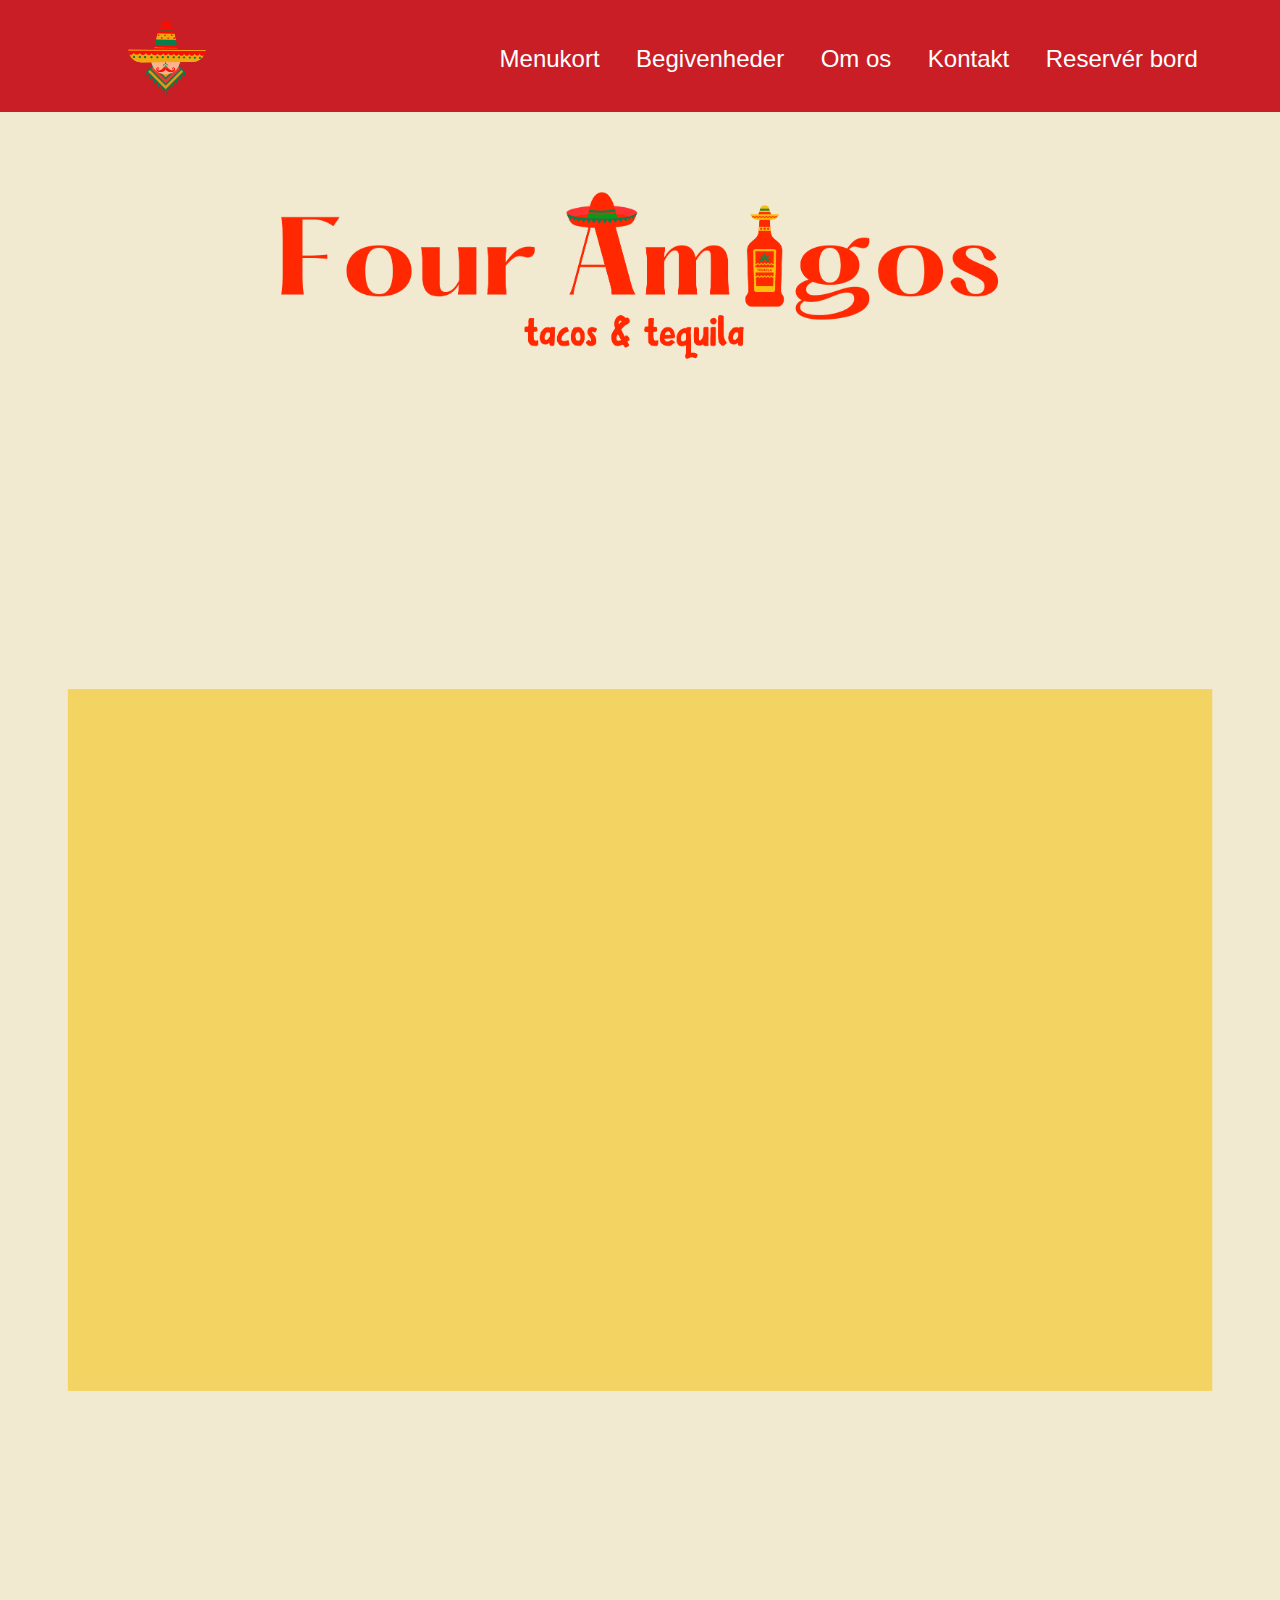
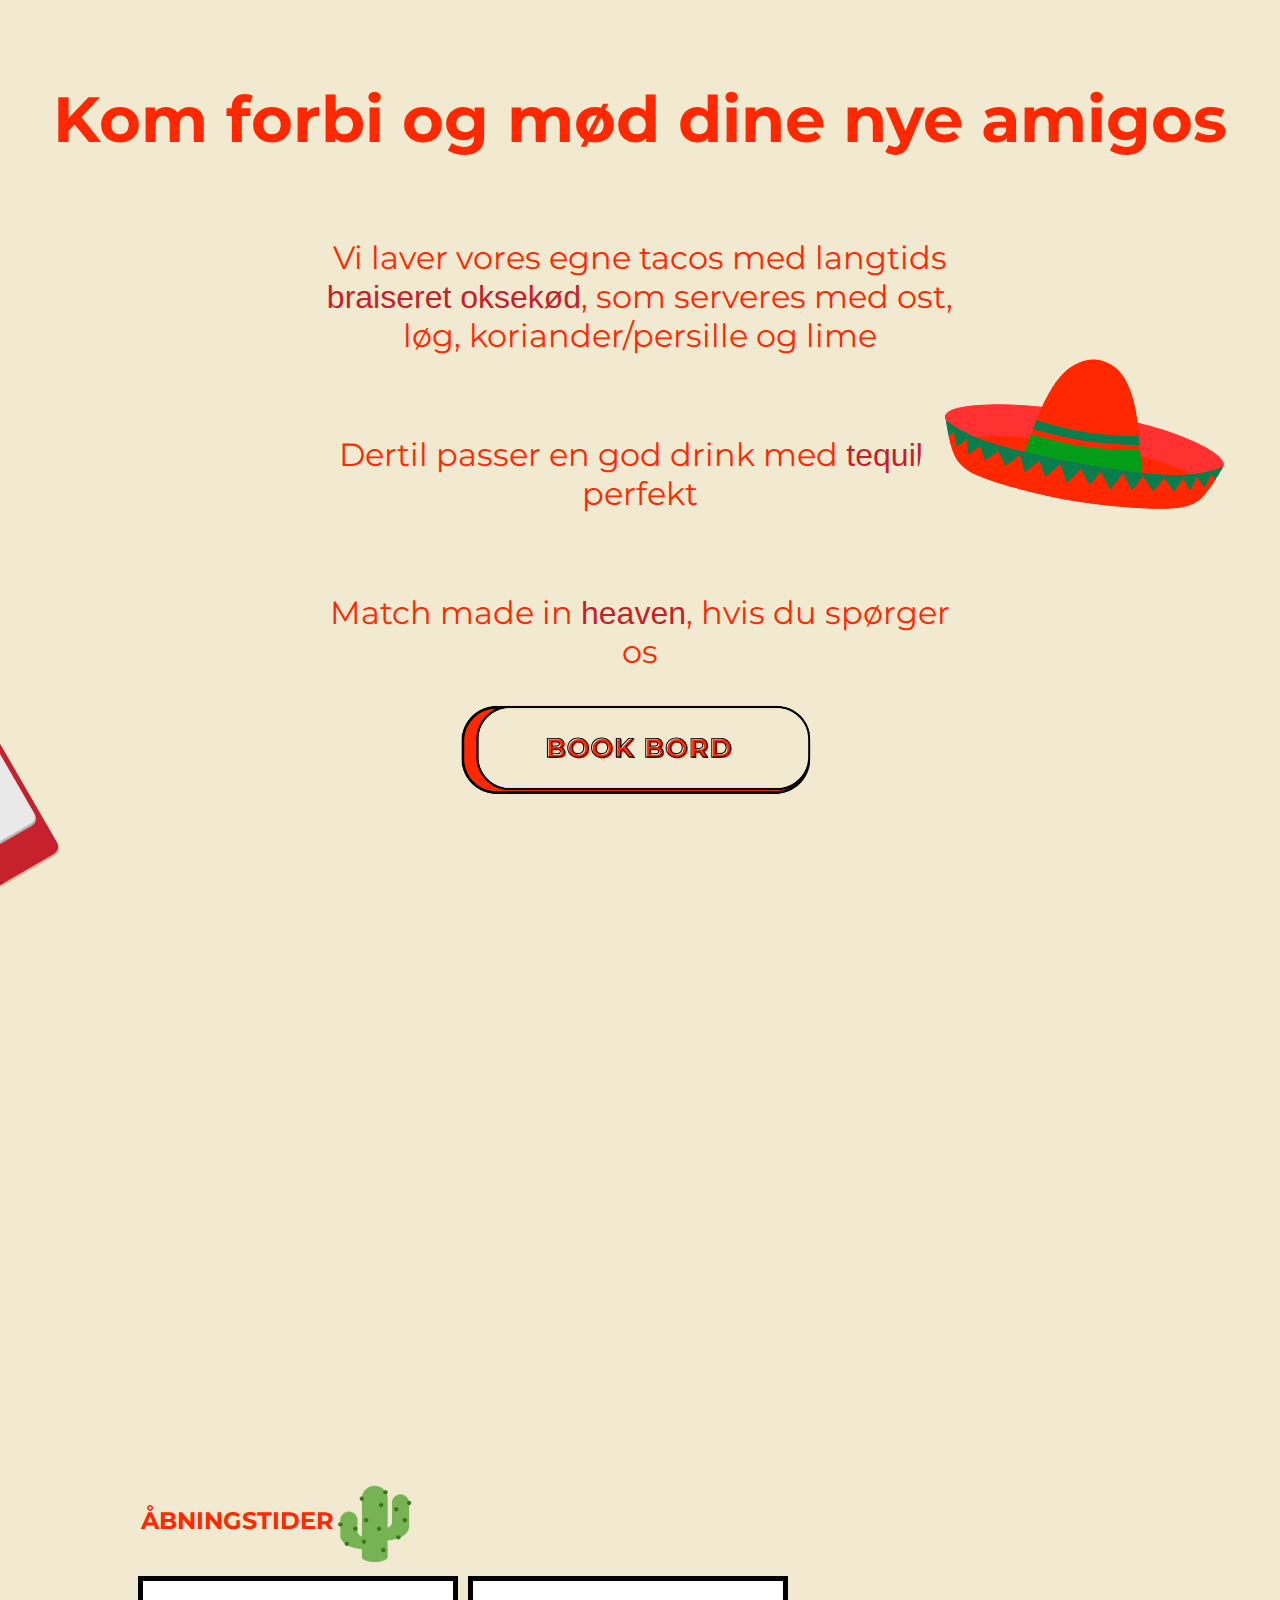
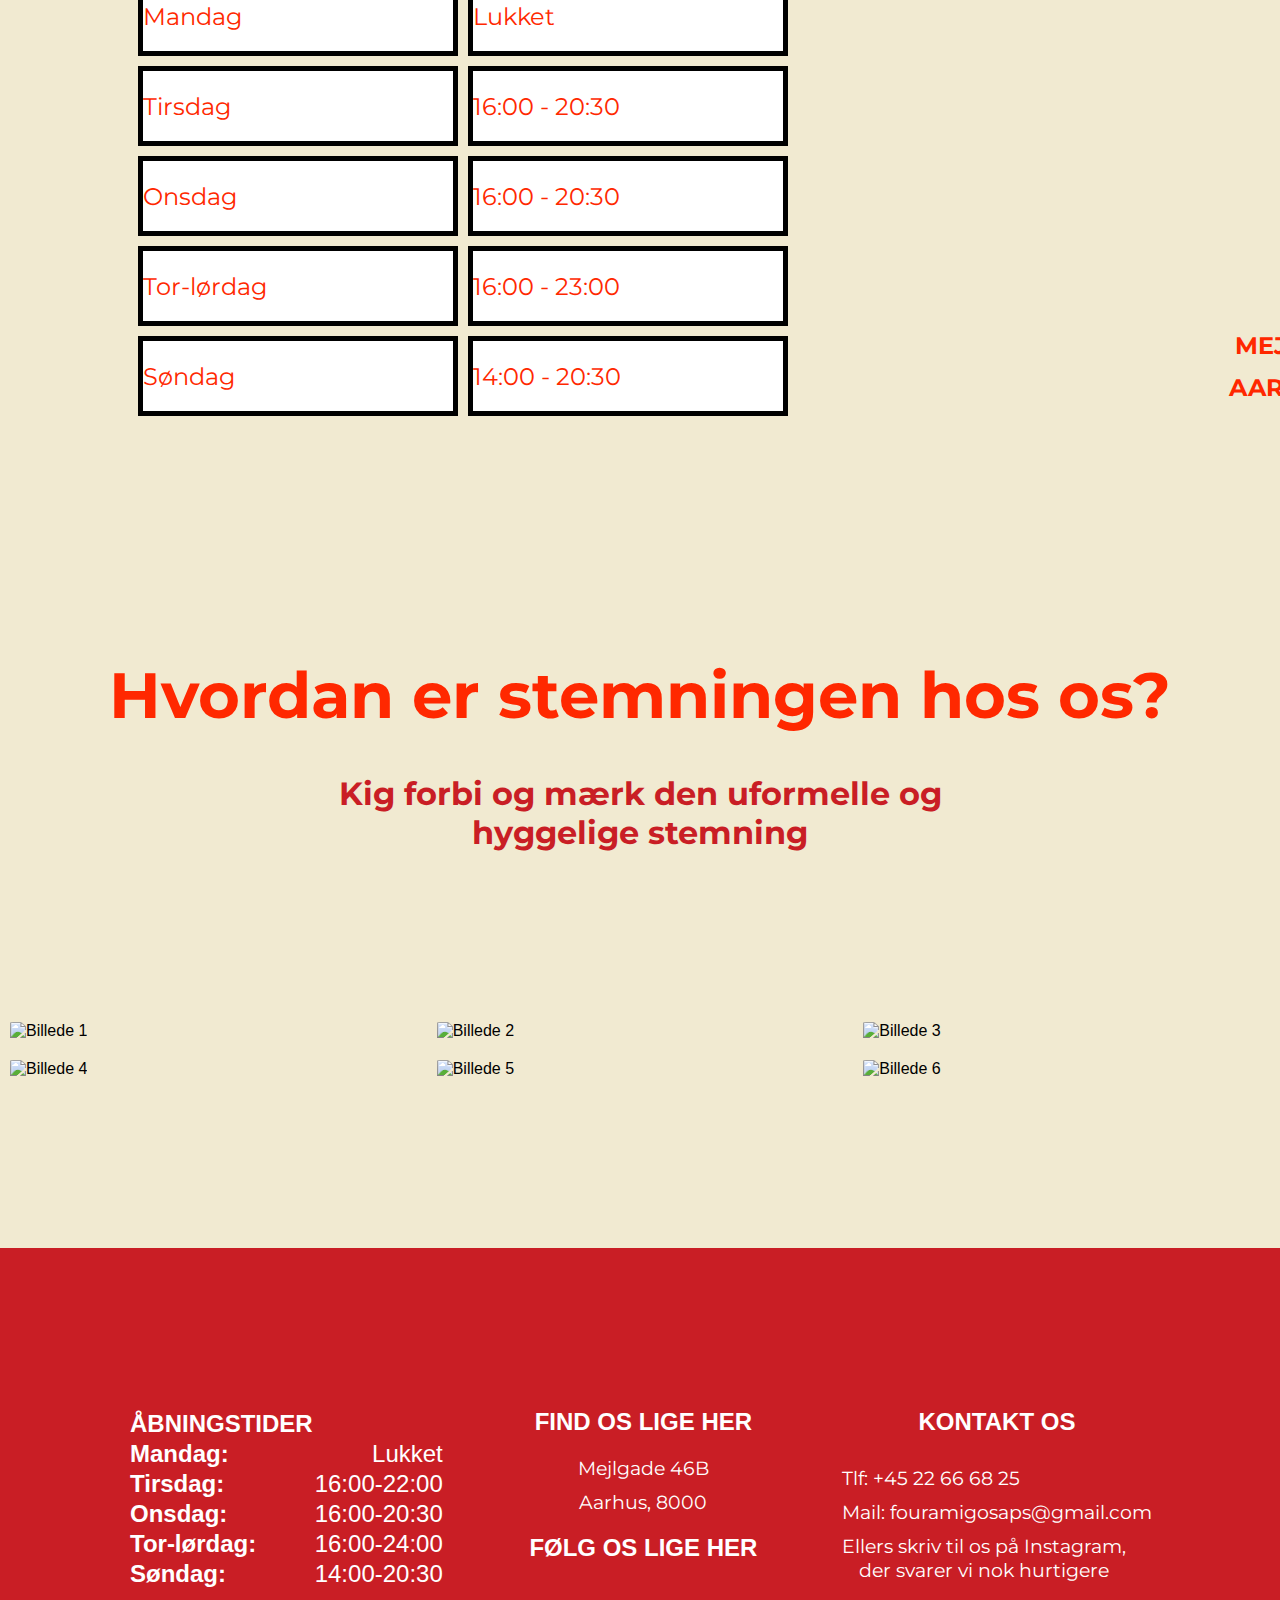
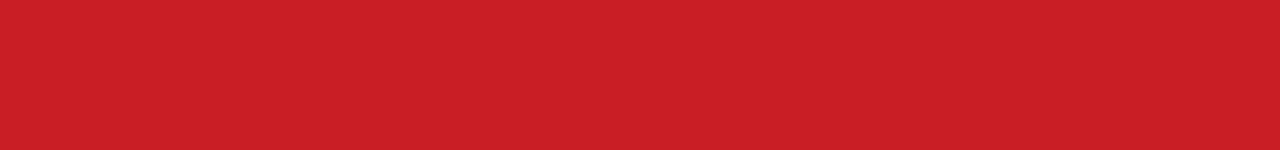
==== index.html @ 4866a675 "Forside mobil" ====
<!DOCTYPE html>
<html lang="dk">
<head>
    <meta charset="UTF-8">
    <meta name="viewport" content="width=device-width, initial-scale=1.0">
    <title>Kontakt</title>
    <link rel="preconnect" href="https://fonts.googleapis.com">
    <link rel="preconnect" href="https://fonts.gstatic.com" crossorigin>
    <link href="https://fonts.googleapis.com/css2?family=Montserrat:ital,wght@0,100..900;1,100..900&display=swap" rel="stylesheet">
    <link rel="stylesheet" href="https://cdnjs.cloudflare.com/ajax/libs/font-awesome/6.5.1/css/all.min.css" integrity="sha512-DTOQO9RWCH3ppGqcWaEA1BIZOC6xxalwEsw9c2QQeAIftl+Vegovlnee1c9QX4TctnWMn13TZye+giMm8e2LwA==" crossorigin="anonymous" referrerpolicy="no-referrer" />
    <link rel="stylesheet" href="css/style.css">
</head>
<body>
<header>
    <nav> 
        <a href="index.html" class="logo"><img src="img/elementer/logoamigo.webp" alt="logo"></a>
        <div class="menu">
            <ul>
                <li><a href="index.html">Hjem</a></li>
            <li><a href="menukort.html">Menukort</a></li>
            <li><a href="begivenheder.html">Begivenheder</a></li>
            <li><a href="omos.html">Om os</a></li>
            <li><a href="#kontakt">Kontakt</a></li>
            <li><a href="reservérbord.html">Reservér bord</a></li>
            </ul>
        </div>
        <div class="ham-menu">
            <span></span>
            <span></span>
            <span></span>
        </div>
        <ul class="navbar-punkter">
            <li><a href="menukort.html">Menukort</a></li>
            <li><a href="begivenheder.html">Begivenheder</a></li>
            <li><a href="omos.html">Om os</a></li>
            <li><a href="#kontakt">Kontakt</a></li>
            <li><a href="reservérbord.html">Reservér bord</a></li>
        </ul>
    </nav>
</header>

<aside>
    <img src="img/elementer/tekstlogo.webp" alt="logo-tekst" class="logo-tekst">
    <img src="img/elementer/forside.webp" alt="forside-illustration" class="forside-illustration">

    <div class="container">
        <h1>Kom forbi og mød dine nye amigos</h1>
        <p class="text-line">Vi laver vores egne tacos med langtids <span class="highlight">braiseret oksekød</span>, som serveres med ost, løg, koriander/persille og lime</p>
        <div class="image-text-container">
            <p class="text-line">Dertil passer en god drink med <span class="highlight">tequila</span> perfekt</p>
            <img src="img/elementer/mexihat.webp" alt="Billede" class="mexi-hat">
        </div>
        <p class="text-line">Match made in <span class="highlight">heaven</span>, hvis du spørger os</p>
        <div class="button-container">
          <img src="img/elementer/mexiflaske.webp" alt="Venstre billede" class="mexi-flaske">
          <a href="menukort.html">
            <img src="img/elementer/knapper/eatknap.png" alt="All you can eat knap" class="menukort-knap">
        </a>
        </div>
      </div>
</aside>

<main class="forside-main">
    <div class="overskrift-sektion">
        <h3>ÅBNINGSTIDER</h3>
        <img src="img/elementer/kaktus.webp" alt="Kaktus-illustration" class="kaktus">
      </div>
        <div class="container2">
        <div class="row">
            <div class="box">Mandag</div>
            <div class="box">Tirsdag</div>
            <div class="box">Onsdag</div>
            <div class="box">Tor-lørdag</div>
            <div class="box">Søndag</div>
        </div>
        <div class="row">
            <div class="box">Lukket</div>
            <div class="box">16:00 - 20:30</div>
            <div class="box">16:00 - 20:30</div>
            <div class="box">16:00 - 23:00</div>
            <div class="box">14:00 - 20:30</div>
        </div>
        <div class="maps-boks">
            <iframe src="https://www.google.com/maps/embed?pb=!1m18!1m12!1m3!1d2221.8685997456255!2d10.20831099489016!3d56.159376491602764!2m3!1f0!2f0!3f0!3m2!1i1024!2i768!4f13.1!3m3!1m2!1s0x464c3fa703ab61af%3A0xde8c7b068bd1b2fe!2sFour%20Amigos!5e0!3m2!1sda!2sdk!4v1716247786694!5m2!1sda!2sdk" width="450" height="337.5" style="border:0;" allowfullscreen="" loading="lazy" referrerpolicy="no-referrer-when-downgrade" class="maps-billede"></iframe>
            <h3>MEJLGADE 46B</h3>
            <h3>AARHUS C, 8000</h3>
        </div>
    </div>
</main>

    <div class="billede-overskrift">
        <h3>Hvordan er stemningen hos os?</h3>
        <h5>Kig forbi og mærk den uformelle og hyggelige stemning</h5>
    </div>
    <div class="billede-ramme">
        <div class="billede"><img src="img/elementer/Four amigos 2.0/billed1.webp" alt="Billede 1"></div>
        <div class="billede"><img src="img/elementer/Four amigos 2.0/billed2.webp" alt="Billede 2"></div>
        <div class="billede"><img src="img/elementer/Four amigos 2.0/billed3.webp" alt="Billede 3"></div>
    </div>
    <div class="billede-ramme2">
        <div class="billede"><img src="img/elementer/Four amigos 2.0/billed4.webp" alt="Billede 4"></div>
        <div class="billede"><img src="img/elementer/Four amigos 2.0/billed5.webp" alt="Billede 5"></div>
        <div class="billede"><img src="img/elementer/Four amigos 2.0/billed6.webp" alt="Billede 6"></div>
    </div>




<footer>
    <table class="åbningstider">
        <th><h4 class="overskrift">ÅBNINGSTIDER</h4></th>
        <tr><th>Mandag:</th> <td>Lukket</td></tr>
        <tr><th>Tirsdag:</th> <td>16:00-22:00</td></tr>
        <tr><th>Onsdag:</th> <td>16:00-20:30</td></tr>
        <tr><th>Tor-lørdag:</th> <td>16:00-24:00</td></tr>
        <tr><th>Søndag:</th> <td>14:00-20:30</td></tr>
    </table>
    <div class="find-os-boks">
        <h4>FIND OS LIGE HER</h4>
        <ul>
            <li>Mejlgade 46B</li>
            <li>Aarhus, 8000</li>
        </ul>
        <h4 class="sociale-medier-h4">FØLG OS LIGE HER</h4>
        <ul class="sociale-medier">
            <a href="#"><i class="fab fa-instagram"></i></a>
            <a href="#"><i class="fab fa-facebook"></i></a>
            <a href="#"><i class="fab fa-tiktok"></i></a>
        </ul>
    </div>
    <div class="kontakt-boks">
        <h4>KONTAKT OS</h4>
        <ul class="kontakt">
            <li>Tlf: +45 22 66 68 25</li>
            <li>Mail: fouramigosaps@gmail.com</li>
            <li>Ellers skriv til os på Instagram,<br> der svarer vi nok hurtigere</li>
        </ul>
    </div>
</footer>
</body>
</html>
---- css/style.css ----
/* Grundregler i min css kode */
*{ 
    margin: 0;
    padding: 0;
    box-sizing: border-box;
    background-color: #f1ead1;
    font-family: sans-serif;
}

/* Styling af navbar */
/* Gør så navbaren kommer med ned på siden */
nav {
    position: fixed;
    top: 0;
    width: 100%;
    z-index: 1000;
    background-color: #c91e25;
    height: 7rem;
}
nav ul {
    display: flex;
    flex-direction: row;
    justify-content: flex-end;
    align-items: center;
    text-align: center;
    color: #ffffff;
    font-size: 1.5rem;
    padding-right: 5%;
    list-style-type: none;
    background-color: #c91e25;
}

/* Laver mellemrum mellem navpunkterne og sætter en effekt når man har sin mus på en af punkterne */
nav ul li {
    margin: 1.5%;
    margin-top: -2.5rem;
    cursor: pointer;
    background-color: #c91e25;
}

/* Fjerner streger under mine menupunkter, samt ændre farven på teksten */
nav ul li a {
    text-decoration: none;
    color: #ffffff;
    background-color: #c91e25;
}

/* Når man hover over navpunkterne bliver de større */ 
nav ul li:hover {
    transform: scale(1.2);
}

/* Fjerner streg under mit logo */
nav a {
    text-decoration: none;
}

/* Sætter billedet relativt så jeg kan rykke det på linje med min navbar */
nav a img {
    position: relative;
    top: 20px;
    margin-left: 10%;
    background-color: #c91e25;
    height: 5rem;
}

a.logo {
    background-color: #c91e25;
}

/* Gør så hamburger menuen ikke er synlig */
.ham-menu {
    display: none;
}

/* Gør så mine punkter i hamburgermenuen ikke er synlige */
.menu {
    display: none;
}

/* Menukort styling begynder her */ 
/* Main */
figure {
    display: flex;
    justify-content: center;
    align-items: center;
    text-align: center;
    padding-top: 10rem;
}

figure img {
    height: 15rem;
}

main {
    padding-bottom: 15rem;
}

main h3 {
    color: #ff2800;
    font-weight: bold;
    display: flex;
    align-items: center;
    text-align: center;
    justify-content: center;
    font-size: 1.5rem;  
    margin-top: 5rem;  
    font-family: "Montserrat", sans-serif;
}

main ul {
    display: flex;
    flex-direction: column;
    align-items: stretch;
    justify-content: center;
    text-align: center;
    list-style-type: none;
    color: #ff2800;
    margin-top: 1.25rem;
    font-size: 1.2rem;
    font-family: "Montserrat", sans-serif;
}

main ul li {
    margin-top: 1.25rem;
}

main h4 {
    color: #ff2800;
    display: flex;
    align-items: center;
    text-align: center;
    justify-content: center;
    font-size: 1.2rem;  
    width: 24%;
    margin-left: 38%;
    margin-right: 38%;
    margin-top: 2rem;
    font-family: "Montserrat", sans-serif;
    font-weight: normal;
}

li {
    font-family: "Montserrat", sans-serif;
}

.taco-hat {
    margin-top: -5rem;
}
.taco-hat img {
    height: 10rem;
}


/* Styling af begivenhed */ 

section {
    display: flex;
    flex-direction: column;
    justify-content: center;
    align-items: center;
    text-align: center;
    padding-top: 10rem;
}

.events-boks {
    display: flex;
    flex-direction: column;
}
section img {
    height: 15rem;
}

section figure img {
    height: auto;
    width: 100%;
}

.taco-tuesday {
    padding-top: 20rem;
}

.all-you-can-eat {
    padding-top: 20rem;
    padding-bottom: 10rem;
}

section h4 {
    color: #ff2800;
    display: flex;
    align-items: center;
    text-align: center;
    justify-content: center;
    font-size: 1.2rem;  
    width: 34%;
    margin-left: 33%;
    margin-right: 33%;
    margin-top: -2rem;
    font-family: "Montserrat", sans-serif;
    font-weight: normal;
}

.sociale-medier-begivenheder {
    display: flex;
    flex-direction: row;
    justify-content: space-evenly;
}

.sociale-medier-begivenheder i {
    font-size: 2rem;
    cursor: pointer;
    background-color: #f1ead1;
    margin: 1rem;
    color: #c91e25;
}

.sociale-medier-begivenheder i:hover {
    transform: scale(1.5);
}

.sociale-medier-h4 {
    margin-top: 20px;
}

img.tequila-knap {
    display: flex;
    justify-content: center;
    align-items: center;
    text-align: center;
    transition: 0.3s ease;
    width: 25vw;
    margin-top: -8rem;
}

img.tequila-knap:hover {
    transform: scale(1.1)
}

img.taco-knap {
    display: flex;
    justify-content: center;
    align-items: center;
    text-align: center;
    transition: 0.3s ease;
    width: 25vw;
    margin-top: -8rem;
}

img.taco-knap:hover {
    transform: scale(1.1)
}

img.eat-knap {  
    display: flex;
    justify-content: center;
    align-items: center;
    text-align: center;
    transition: 0.3s ease;
    width: 25vw;
    margin-top: -18rem;
    margin-bottom: 20rem;
}

img.eat-knap:hover {
    transform: scale(1.1)
}

/* Styling af Om os */ 

.om-os-billeder {
    display: flex;
    flex-direction: column;
    justify-content: center;
    align-items: center;
    text-align: center;
}

img.om-os-billeder {
    margin-top: 20rem;
    height: 15rem;
}

.personerne {
    padding-top: 5rem;
    width: 100%;
    height: auto;
}

.boks1-container {
    display: flex;
    align-items: flex-start;
    margin-left: 20%;
    margin-right: 20%;
    padding-top: 20rem;
    padding-bottom: 5rem;
}

.benjamin-illustration {
    width: 20rem;
    margin-right: 30%;
}

.content-right {
    display: flex;
    flex-direction: column;
}

.boks1 {
    display: flex;
    align-items: center;
    gap: 1rem;
}

.boks1 img {
    width: 5rem;
}

.tekst-under {
    margin-top: 10px;
}

.boks1-container h3 {
        color: #ff2800;
        font-weight: bold;
        font-size: 1.5rem;  
        font-family: "Montserrat", sans-serif;
}

.boks1-container p {
        color: #ff2800;
        font-size: 1.2rem;  
        font-family: "Montserrat", sans-serif;
        font-weight: normal;
}

.boks2-container {
    display: flex;
    align-items: flex-start;
    margin-left: 20%;
    margin-right: 20%;
    padding-top: 10rem;
    padding-bottom: 5rem;
}

.nikolaj-illustration {
    width: 20rem;
}

.content-left {
    display: flex;
    flex-direction: column;
}

.boks2 {
    display: flex;
    align-items: center;
    gap: 1rem;
}

.boks2 img {
    width: 5rem;
}

.tekst-under2 {
    margin-top: 10px;
    max-width: 60%;
}

.boks2-container h3 {
        color: #ff2800;
        font-weight: bold;
        font-size: 1.5rem;  
        font-family: "Montserrat", sans-serif;
}

.boks2-container p {
        color: #ff2800;
        font-size: 1.2rem;  
        font-family: "Montserrat", sans-serif;
        font-weight: normal;
}

.boks3-container {
    display: flex;
    align-items: flex-start;
    margin-left: 20%;
    margin-right: 20%;
    padding-top: 10rem;
    padding-bottom: 5rem;
}

.william-illustration {
    width: 20rem;
    margin-right: 30%;
}

.content-right {
    display: flex;
    flex-direction: column;
}

.boks3 {
    display: flex;
    align-items: center;
    gap: 1rem;
}

.boks3 img {
    width: 5rem;
}

.tekst-under2 {
    margin-top: 10px;
}

.boks3-container h3 {
        color: #ff2800;
        font-weight: bold;
        font-size: 1.5rem;  
        font-family: "Montserrat", sans-serif;
}

.boks3-container p {
        color: #ff2800;
        font-size: 1.2rem;  
        font-family: "Montserrat", sans-serif;
        font-weight: normal;
}

/* Styling af Kontakt */
html {
    scroll-behavior: smooth;
}

/* Styling af Forside (index.html) */

aside{
    display: flex;
    flex-direction: column;
    justify-content: center;
    align-items: center;
    text-align: center;
    padding-top: 10rem;
    padding-bottom: 20rem;
}

img.logo-tekst {
    height: 15rem;
}

img.forside-illustration {
    max-width: 100%;
}

h1 {
    color: #ff2800;
    font-size: 4rem;  
    font-family: "Montserrat", sans-serif;
}

aside p {
    color: #ff2800;
    font-size: 2rem;  
    font-family: "Montserrat", sans-serif;
    margin-left: 25%;
    margin-right: 25%;
    padding-top: 5rem;
    max-width: 50%;
}

.image-text-container {
    display: flex;
    justify-content: center;
    align-items: center;
    text-align: center;
    
}

img.mexi-hat {
    height: 10rem;
    position: absolute;
    margin-left: 70%;
    transform: rotate(10deg);
}

.highlight {
    color: #c91e25;
}

.button.container {
    display: flex;
    flex-direction: row;
    justify-content: center;
    align-items: center;
    text-align: center;
}

img.mexi-flaske{
    height: 20rem;
    position: absolute;
    margin-left: -35rem;
    transform: rotate(-30deg);
    margin-top: -5rem;
}


img.menukort-knap {
    height: 10rem;
    transition: 0.3s ease;
}

img.menukort-knap:hover {
transform: scale(1.1)
}

.overskrift-sektion {
    padding-top: 20rem;
    display: flex;
    justify-content: flex-start;
    align-items: center;
    text-align: center;
    margin-left: 11%;
}

.overskrift-sektion h3 {
    margin-right: 50px;
}

img.kaktus {
    width: 5rem;
}

.container2 {
    display: flex;
    flex-direction: row;
    justify-content: flex-start;
    margin-left: 10%;
}

.box {
    background-color: white;
    border: 5px solid #000;
    height: 5rem;
    width: 20rem;
    margin-top: 10px;
    margin-left: 10px;
    display: flex;
    justify-content: flex-start;
    align-items: center;
    text-align: center;
    color: #ff2800;
    font-size: 1.5rem;  
    font-family: "Montserrat", sans-serif;
}

.forside-main h3 {
    margin: 0;
}

.maps-boks {
    display: flex;
    flex-direction: column;
    justify-content: space-evenly;
    margin-right: 10%;
    margin-left: 20rem;
}

.billede-ramme {
    display: grid;
    grid-template-columns: repeat(3, 1fr);
  }
  
  .billede {
    padding: 10px;
  }
  
  .billede img {
    width: 100%; /* Gør billederne fylder deres container */
    height: auto; /* Bevar billedernes aspektratio */
    border-radius: 5%;
  }

  .billede-ramme2 {
    display: grid;
    grid-template-columns: repeat(3, 1fr);
    padding-bottom: 10rem;
  }

  .billede-overskrift {
    display: flex;
    flex-direction: column;
    justify-content: center;
    align-items: center;
    text-align: center;
  }
    .billede-overskrift h3 {
    color: #ff2800;
    font-size: 4rem;  
    font-family: "Montserrat", sans-serif;
}

    .billede-overskrift h5 {
    color: #c91e25;
    font-size: 2rem;  
    font-family: "Montserrat", sans-serif;
    margin-left: 25%;
    margin-right: 25%;
    padding-top: 2.5rem;
    padding-bottom: 10rem;
    max-width: 50%;
}
  




/* Styling af footer */ 
footer {
    background-color: #c91e25;
    display: flex;
    flex-direction: row;
    justify-content: space-between;
    align-items: top;
    text-align: center;
    color: #ffffff;
    font-family: "Montserrat", sans-serif;
    padding-top: 10rem;
    padding-bottom: 10rem;
}

footer h4 {
    font-size: 1.5rem;
    background-color: #c91e25;
}

footer ul {
    font-size: 1.2rem;
    margin-top: 20px;
    background-color: #c91e25;
}

footer ul li {
    margin-top: 10px;
    list-style-type: none;
    background-color: #c91e25;
}

.sociale-medier {
    display: flex;
    flex-direction: row;
    justify-content: space-evenly;
}

.sociale-medier i {
    font-size: 2rem;
    cursor: pointer;
    background-color: #c91e25;
    color: #ffffff;
}

.sociale-medier i:hover {
    transform: scale(1.5);
}

.sociale-medier-h4 {
    margin-top: 20px;
}

.kontakt {
    display: flex;
    flex-direction: column;
    align-items: start;
}

.åbningstider table {
    display: flex;
    justify-content: center;
    align-items: center;
    flex-direction: column;
    width: 50%;
}


.åbningstider th {
    text-align: left;
    font-size: 1.5rem;
    background-color: #c91e25;
}

.åbningstider td {
    text-align: right;
    font-size: 1.5rem;
    background-color: #c91e25;
}

table.åbningstider {
    background-color: #c91e25;
    margin-left: 10%;
}

div.kontakt-boks {
    background-color: #c91e25;
    margin-right: 10%;
}

div.find-os-boks {
    background-color: #c91e25;
}


/* Breakpoint for skærmstørrelse. Som har målene 395px til 1024px */ 
/* Dermed gælder disse ændringer kun indenfor målene 395px til 1024px */ 
@media screen and (min-width: 395px) and (max-width: 1024px) {
    /* Styling af navbar */ 

    /* Gør så mine oprindelig navbar punkter forsvinder */
    .navbar-punkter {
        display: none;
    }

    /* Gør min hamburger menu synlig i mindre skærmstørrelse */
    .ham-menu {
        display: block;
    }
    
    /* Får mine andre navbar punkter frem */
    .menu {
        display: block;
    }

    /* Sætter punkterne i min hamburger menu til display flex */
    nav ul {
        display: flex;
        flex-direction: column;
        justify-content: center;
        align-items: center;
        text-align: center;
        margin-top: 100px;
    }

    /* Styling af punkterne i min navbar */
    nav ul li {
        background-color: #f1ead1;
        margin-top: 30px;
        color: #c91e25;
    }

    /* Styling af boksen der kommer ind */ 
    .menu {
        background-color: #c91e25;
        height: 100vh;
        width: 100%;
        max-width: 1024px;
        position: fixed;
        right: -1024px;
        font-size: 3rem;
        transition: .3s ease;
    }
    
    .menu.active {
        right: 0;
    }
    
    /* Styling af stregerne i min hamburger-menu */
    .ham-menu {
        height: 3rem;
        width: 3rem;
        margin-left: 85%;
        position: relative;
        background-color: #c91e25;
        margin-top: -3rem;
    }
    

    .ham-menu span {
        height: 5px;
        width: 100%;
        background-color: #ffffff;
        border-radius: 25px;
        position: absolute;
        top: 50%;
        left: 50%;
        transform: translate(-50%, -50%);
        transition: .3s ease;
    }
    
    /* Styling af min øverste streg */
    .ham-menu span:nth-child(1) {
        top: 25%;
    }
    /* Styling af nederste streg */
    .ham-menu span:nth-child(3) {
        top: 75%;
    }
    
    /* Sætter effekt på min øverste så den roterer når der bliver klikket på burgermenuen */
    .ham-menu.active span:nth-child(1) {
        top: 50%;
        transform: translate(-50%, -50%) rotate(45deg);
    }

    /* Fjerner min streg 2 når burgermenuen bliver klikket på */
    .ham-menu.active span:nth-child(2) {
        opacity: 0;
    }

    /* Sætter effekt på min øverste så den roterer når der bliver klikket på burgermenuen */
    .ham-menu.active span:nth-child(3) {
        top: 50%;
        transform: translate(-50%, -50%) rotate(-45deg);
    }

    /* Styling af main */ 

    main h4 {
        color: #ff2800;
        display: flex;
        align-items: center;
        text-align: center;
        justify-content: center;
        font-size: 1.2rem;  
        width: 85%;
        margin-left: 10%;
        margin-right: 10%;
        margin-top: 2rem;
    }

    /* Styling af begivenheder */ 
    img.tequila-knap {
        display: flex;
        justify-content: center;
        align-items: center;
        text-align: center;
        transition: 0.3s ease;
        width: 30vw;
        margin-top: -1.5rem
    }

    img.taco-knap {
        display: flex;
        justify-content: center;
        align-items: center;
        text-align: center;
        transition: 0.3s ease;
        width: 30vw;
        margin-top: -1.5rem;
    }

    img.eat-knap {  
        display: flex;
        justify-content: center;
        align-items: center;
        text-align: center;
        transition: 0.3s ease;
        width: 30vw;
        margin-top: -11.5rem;
        margin-bottom: 10rem;
    }


    /* Styling af Om os */
    .boks1-container {
        flex-direction: column;
        align-items: center;
    }

    .benjamin-illustration {
        margin-right: 0;
    }

    .content-right {
        align-items: center;
        text-align: center;
    }

    .boks1-container p {
        width: 100%;
    }

    .boks2-container {
        flex-direction: column-reverse;
        align-items: center;
    }

    .nikolaj-illustration {
        margin-right: 0;
    }

    .content-left {
        align-items: center;
        text-align: center;
    }

    .boks2-container p {
        width: 100%;
    }

    .tekst-under2 {
        max-width: 100%;
    }
    .boks3-container {
        flex-direction: column;
        align-items: center;
    }

    .william-illustration {
        margin-right: 0;
    }

    .content-right {
        align-items: center;
        text-align: center;
    }

    .boks3-container p {
        width: 100%;
    }

    /* Styling af Forside */ 


    .container2 {
        display: flex;
        flex-wrap: wrap;
        justify-content: center;
        max-width: 100%;
    }

    .row {
        width: 50%;
        padding: 10px;

    }

    .maps-boks {
        max-width: 100%;
        margin: 0;
    }

    /* Styling af footer */ 
    /* Sætter mine footer i flex direction column fremfor row. Så de bliver vidst nedad */
    footer {
        display: flex;
        flex-direction: column;
        justify-content: center;
        text-align: center;
        align-items: center;
        width: 100%;
    }

    footer ul {
        margin-top: 0.8rem;
    }

    footer ul li {
        margin-top: 0.8rem;
    }

    footer h4 {
        margin-top: 5rem;
    }

    .kontakt {
        justify-content: center;
        align-items: center;
        text-align: center;
    }
}

@media screen and (min-width: 425px) and (max-width: 768px) {
    section img {
        height: 6rem;
    }
}


@media screen and (min-width: 395px) and (max-width: 425px) {


    figure img {
        height: 10rem;
    }

    section img {
        height: 7rem;
    }

    section h4 {
        width: 85%;
        margin-left: 10%;
        margin-right: 10%;
    }

    /* Styling af om os */
    .om-os-overskrift {
        height: 8rem;
    }

    .benjamin-illustration {
        height: 15rem;
        width: auto;
    }

    .nikolaj-illustration {
        height: 15rem;
        width: auto;
    }

    .william-illustration {
        height: 15rem;
        width: auto;
    }

    /* Styling af forside */
    .logo-tekst {
        width: 100%;
    }

    .maps-billede {
        width: 20rem;
        height: 15rem;
        margin-right: 17.5rem;
        padding-top: 5rem;
    }

    aside h1 {
        font-size: 2rem;
    }

    aside p {
        font-size: 1.2rem;
    }

    img.mexi-hat {
        height: 2rem;
    }

    img.mexi-flaske {
        height: 5rem;
        margin-left: -5rem;
        margin-top: -1rem;
    }

    img.menukort-knap {
        height: 5rem;
    }

    .billede-overskrift h3 {
        font-size: 2rem;
    }

    .billede-overskrift h5 {
        font-size: 1.2rem;
    }

    .box {
        width: 150px;
    }
}
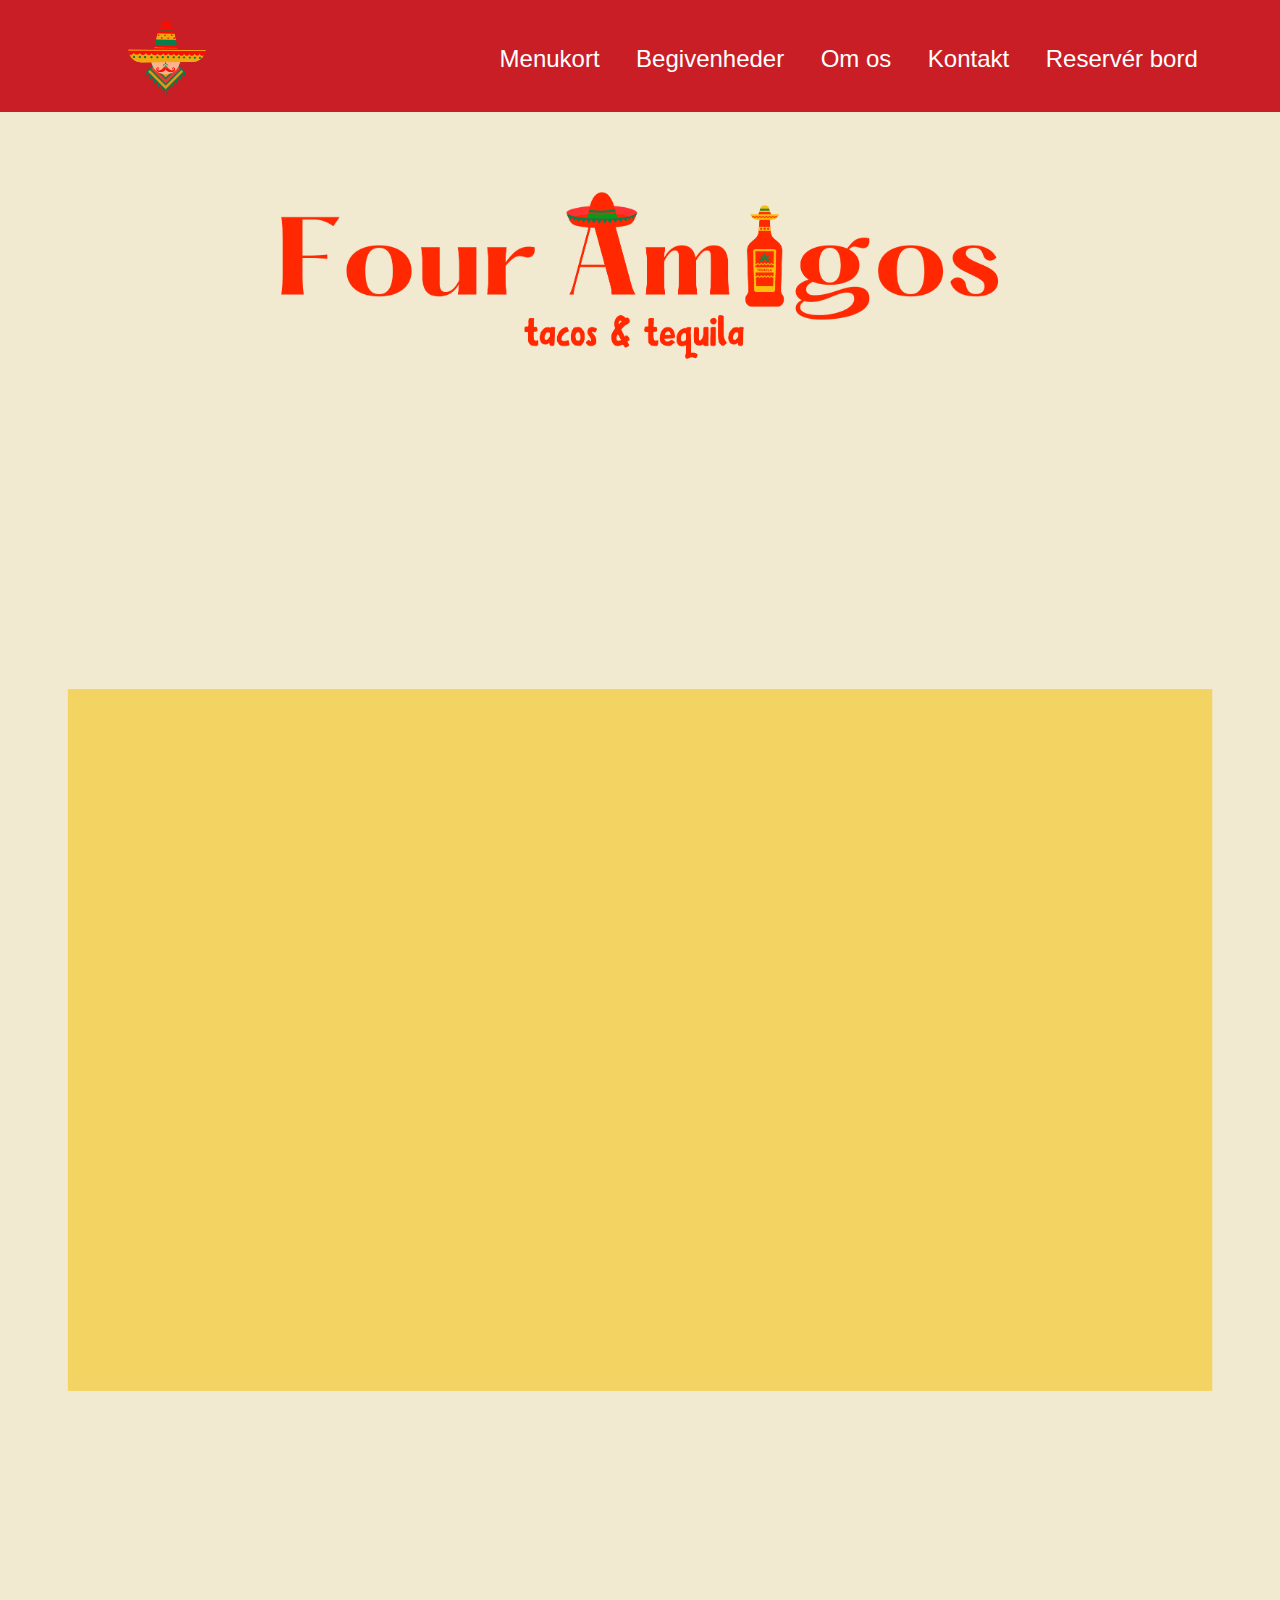
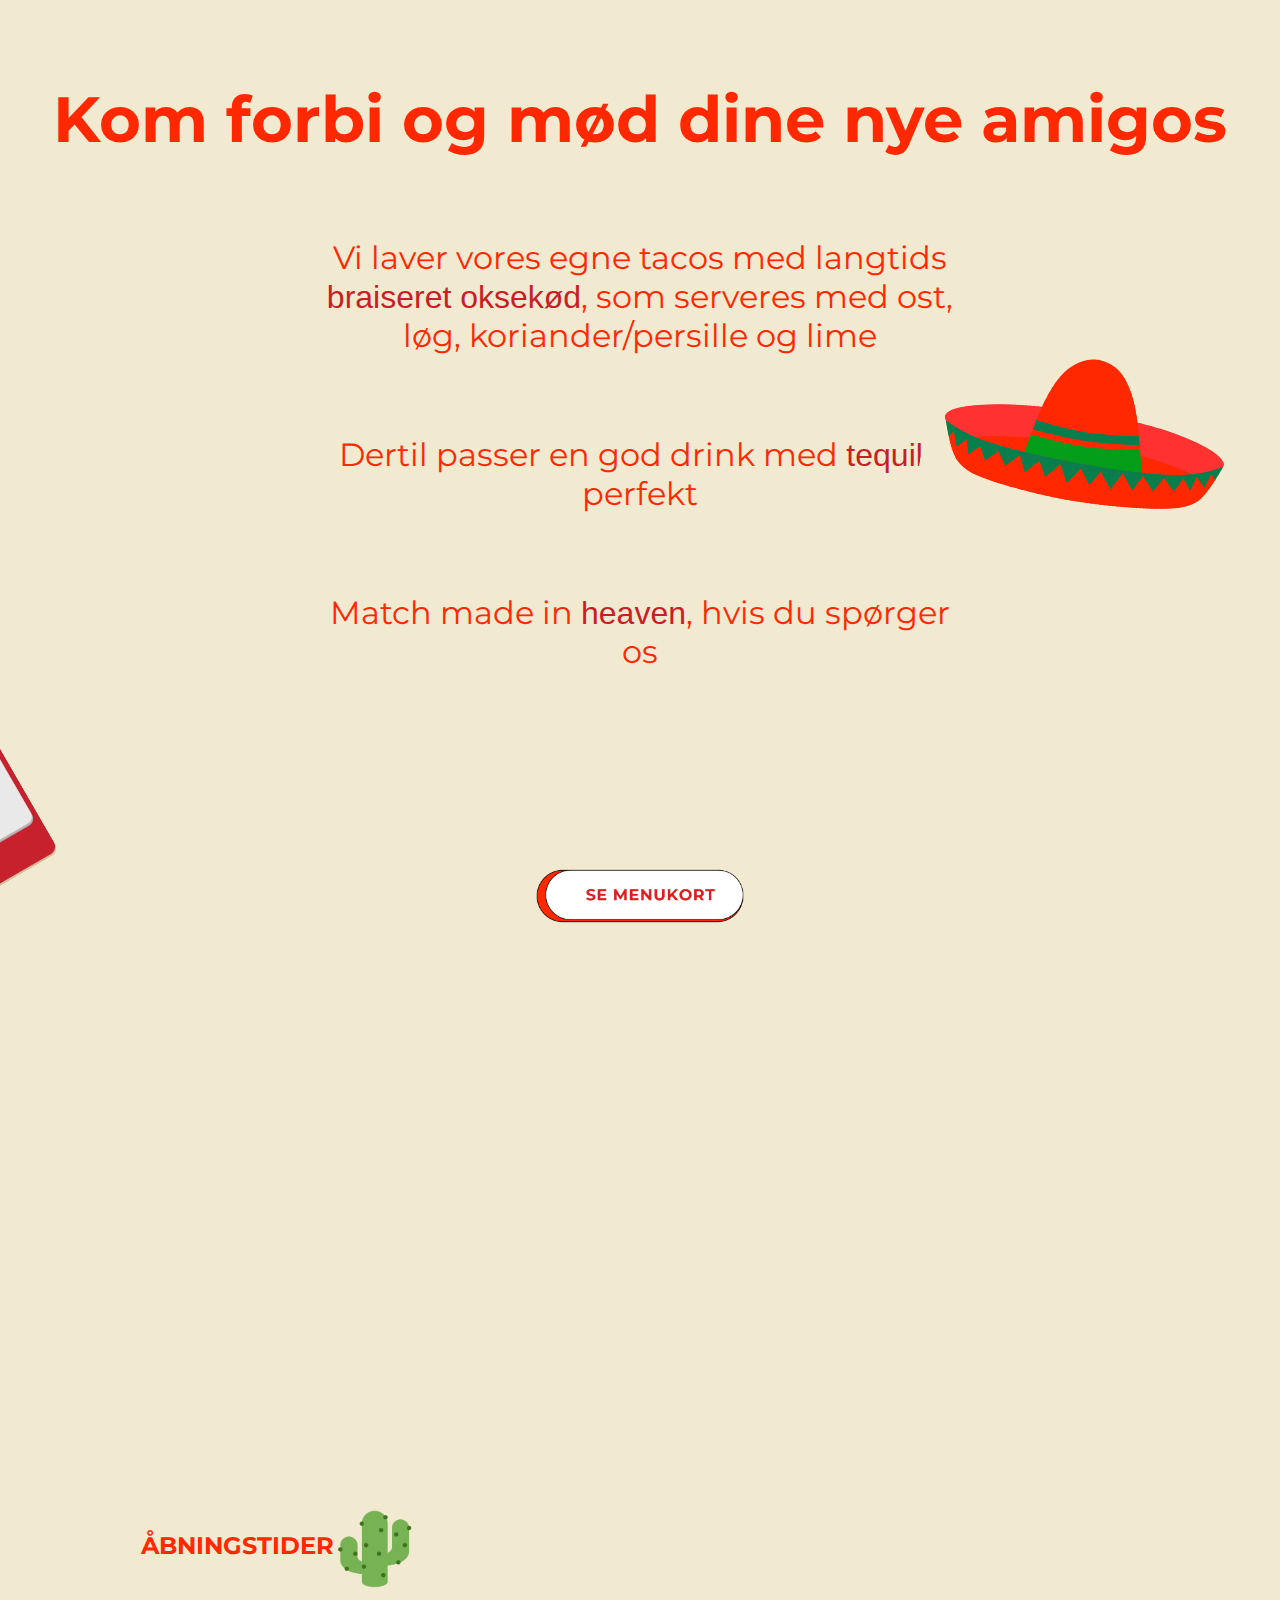
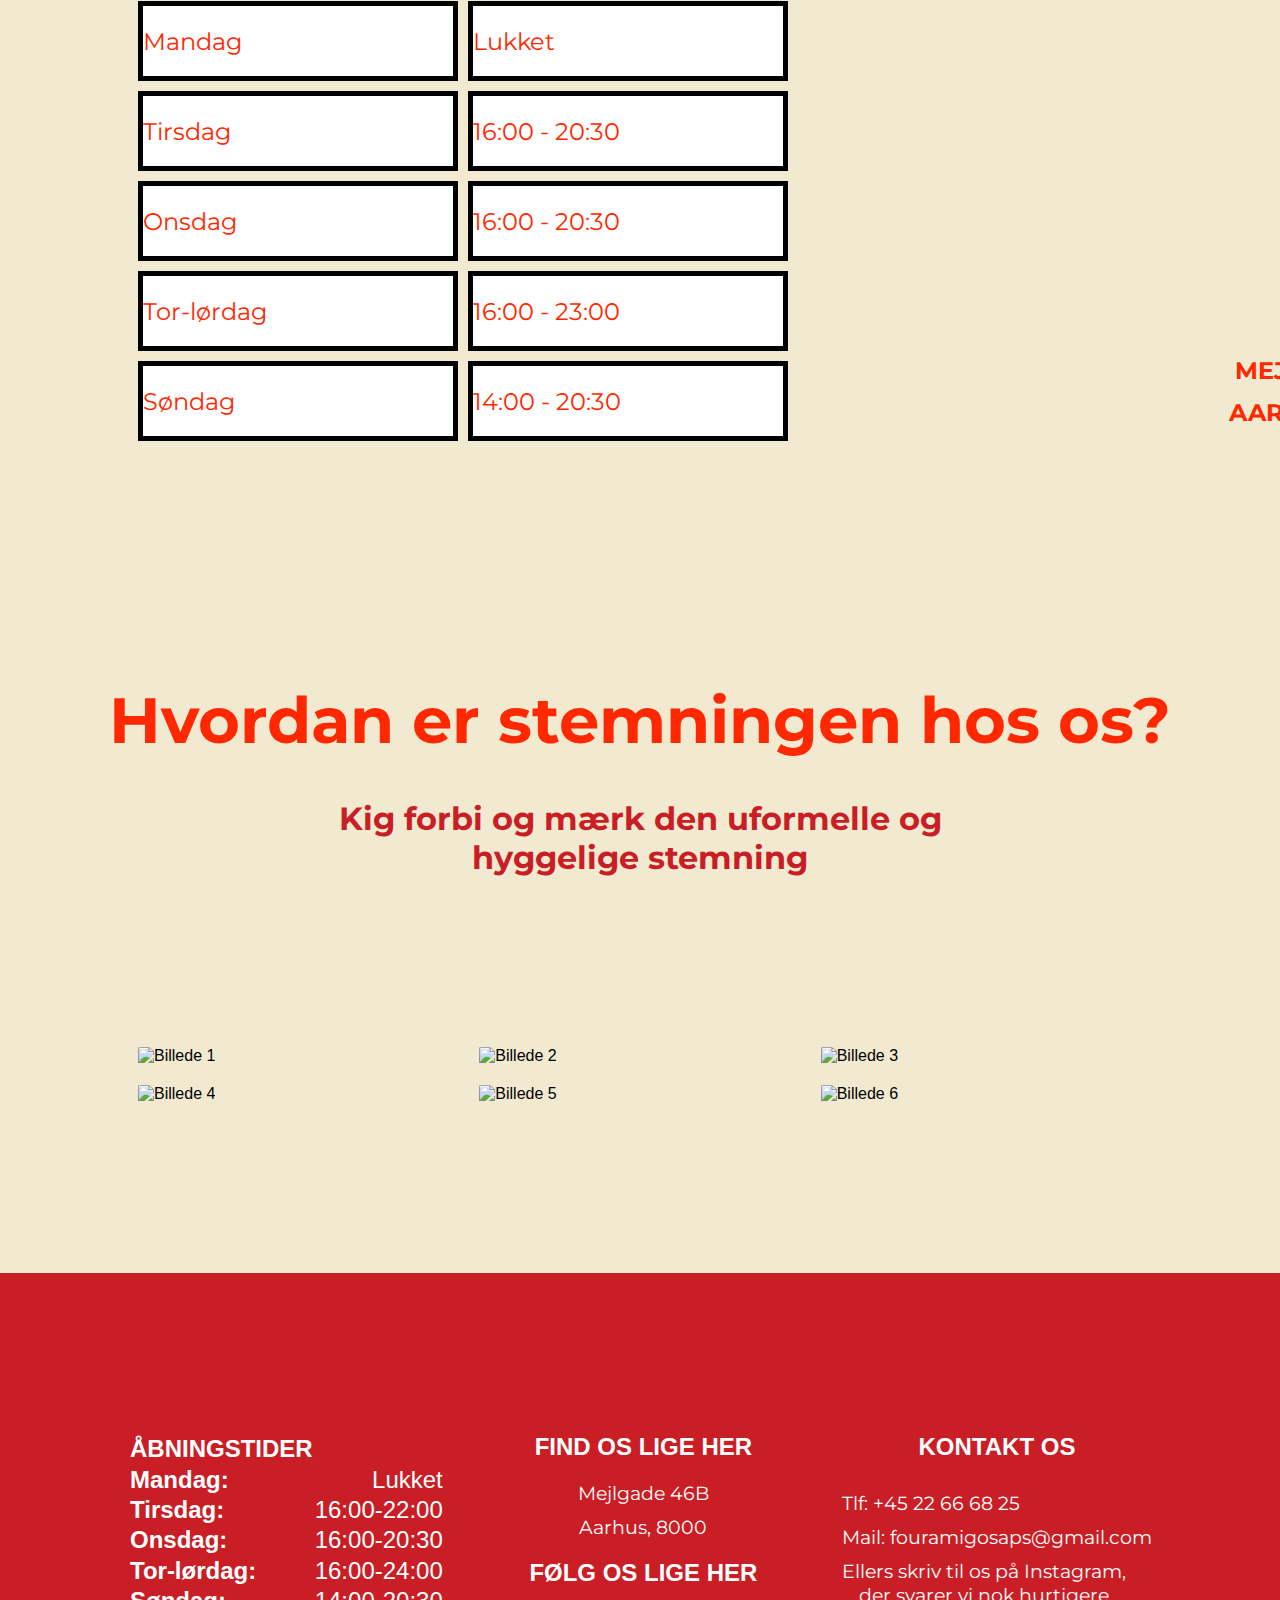
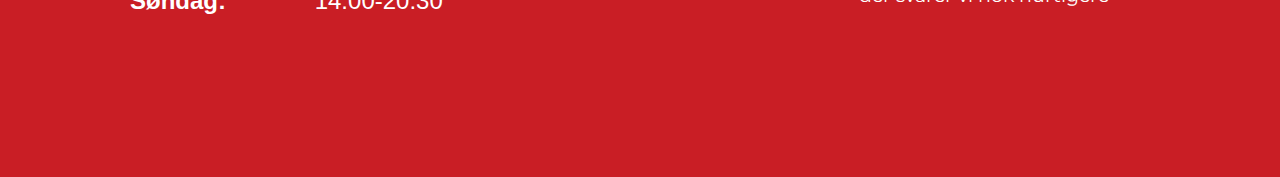
==== commit de231dd0: "Notater" ====
--- a/index.html
+++ b/index.html
@@ -1,5 +1,5 @@
 <!DOCTYPE html>
-<html lang="dk">
+<html lang="da">
 <head>
     <meta charset="UTF-8">
     <meta name="viewport" content="width=device-width, initial-scale=1.0">
@@ -54,7 +54,7 @@
         <div class="button-container">
           <img src="img/elementer/mexiflaske.webp" alt="Venstre billede" class="mexi-flaske">
           <a href="menukort.html">
-            <img src="img/elementer/knapper/eatknap.png" alt="All you can eat knap" class="menukort-knap">
+            <img src="img/knapper/menkort.webp" alt="All you can eat knap" class="menukort-knap">
         </a>
         </div>
       </div>
@@ -81,7 +81,7 @@
             <div class="box">14:00 - 20:30</div>
         </div>
         <div class="maps-boks">
-            <iframe src="https://www.google.com/maps/embed?pb=!1m18!1m12!1m3!1d2221.8685997456255!2d10.20831099489016!3d56.159376491602764!2m3!1f0!2f0!3f0!3m2!1i1024!2i768!4f13.1!3m3!1m2!1s0x464c3fa703ab61af%3A0xde8c7b068bd1b2fe!2sFour%20Amigos!5e0!3m2!1sda!2sdk!4v1716247786694!5m2!1sda!2sdk" width="450" height="337.5" style="border:0;" allowfullscreen="" loading="lazy" referrerpolicy="no-referrer-when-downgrade" class="maps-billede"></iframe>
+            <iframe src="https://www.google.com/maps/embed?pb=!1m18!1m12!1m3!1d2221.8685997456255!2d10.20831099489016!3d56.159376491602764!2m3!1f0!2f0!3f0!3m2!1i1024!2i768!4f13.1!3m3!1m2!1s0x464c3fa703ab61af%3A0xde8c7b068bd1b2fe!2sFour%20Amigos!5e0!3m2!1sda!2sdk!4v1716247786694!5m2!1sda!2sdk" width="450" height="337" style="border:0;" allowfullscreen="" loading="lazy" referrerpolicy="no-referrer-when-downgrade" class="maps-billede"></iframe>
             <h3>MEJLGADE 46B</h3>
             <h3>AARHUS C, 8000</h3>
         </div>
@@ -93,22 +93,23 @@
         <h5>Kig forbi og mærk den uformelle og hyggelige stemning</h5>
     </div>
     <div class="billede-ramme">
-        <div class="billede"><img src="img/elementer/Four amigos 2.0/billed1.webp" alt="Billede 1"></div>
-        <div class="billede"><img src="img/elementer/Four amigos 2.0/billed2.webp" alt="Billede 2"></div>
-        <div class="billede"><img src="img/elementer/Four amigos 2.0/billed3.webp" alt="Billede 3"></div>
+        <div class="billede"><img src="img/restaurant-billeder/billed1.webp" alt="Billede 1"></div>
+        <div class="billede"><img src="img/restaurant-billeder/billed2.webp" alt="Billede 2"></div>
+        <div class="billede"><img src="img/restaurant-billeder/billed3.webp" alt="Billede 3"></div>
     </div>
     <div class="billede-ramme2">
-        <div class="billede"><img src="img/elementer/Four amigos 2.0/billed4.webp" alt="Billede 4"></div>
-        <div class="billede"><img src="img/elementer/Four amigos 2.0/billed5.webp" alt="Billede 5"></div>
-        <div class="billede"><img src="img/elementer/Four amigos 2.0/billed6.webp" alt="Billede 6"></div>
+        <div class="billede"><img src="img/restaurant-billeder/billed4.webp" alt="Billede 4"></div>
+        <div class="billede"><img src="img/restaurant-billeder/billed5.webp" alt="Billede 5"></div>
+        <div class="billede"><img src="img/restaurant-billeder/billed6.webp" alt="Billede 6"></div>
     </div>
 
+    <script src="js/navbar.js"></script>
 
-
-
-<footer>
+<footer id="kontakt">
     <table class="åbningstider">
-        <th><h4 class="overskrift">ÅBNINGSTIDER</h4></th>
+        <tr>
+        <th class="overskrift">ÅBNINGSTIDER</th>
+        </tr>
         <tr><th>Mandag:</th> <td>Lukket</td></tr>
         <tr><th>Tirsdag:</th> <td>16:00-22:00</td></tr>
         <tr><th>Onsdag:</th> <td>16:00-20:30</td></tr>
@@ -123,9 +124,9 @@
         </ul>
         <h4 class="sociale-medier-h4">FØLG OS LIGE HER</h4>
         <ul class="sociale-medier">
-            <a href="#"><i class="fab fa-instagram"></i></a>
-            <a href="#"><i class="fab fa-facebook"></i></a>
-            <a href="#"><i class="fab fa-tiktok"></i></a>
+           <li><a href="#"><i class="fab fa-instagram"></i></a></li>
+            <li><a href="#"><i class="fab fa-facebook"></i></a></li>
+            <li><a href="#"><i class="fab fa-tiktok"></i></a></li>
         </ul>
     </div>
     <div class="kontakt-boks">
--- a/css/style.css
+++ b/css/style.css
@@ -17,6 +17,8 @@
     background-color: #c91e25;
     height: 7rem;
 }
+
+/* Sætter mine nav ul i display flex, samt row */ 
 nav ul {
     display: flex;
     flex-direction: row;
@@ -88,14 +90,17 @@
     padding-top: 10rem;
 }
 
+/* Ændre Menukort billede størrelse */ 
 figure img {
     height: 15rem;
 }
 
+/* Sætter padding-bottom så der kommer mellemrum mellem tingene */ 
 main {
     padding-bottom: 15rem;
 }
 
+/* Styler mine main h3, samt sætter dem i display flex */ 
 main h3 {
     color: #ff2800;
     font-weight: bold;
@@ -108,6 +113,7 @@
     font-family: "Montserrat", sans-serif;
 }
 
+/* Styler mine main ul, samt sætter dem i display flex */ 
 main ul {
     display: flex;
     flex-direction: column;
@@ -121,10 +127,13 @@
     font-family: "Montserrat", sans-serif;
 }
 
+/* Putter margin top så der kommer mellemrum mellem tekst */
 main ul li {
     margin-top: 1.25rem;
 }
 
+
+/* Styler mine main h4, samt sætter dem i display flex */ 
 main h4 {
     color: #ff2800;
     display: flex;
@@ -144,9 +153,12 @@
     font-family: "Montserrat", sans-serif;
 }
 
+/* Putter margin-top så den kommer tættere på teksten ovenover */
 .taco-hat {
     margin-top: -5rem;
 }
+
+/* Ændre størrelsen på taco hatten */
 .taco-hat img {
     height: 10rem;
 }
@@ -154,6 +166,7 @@
 
 /* Styling af begivenhed */ 
 
+/* Sætter min section i display flex */ 
 section {
     display: flex;
     flex-direction: column;
@@ -163,28 +176,35 @@
     padding-top: 10rem;
 }
 
+/* sætter evenboks i flex */
 .events-boks {
     display: flex;
     flex-direction: column;
 }
+
+/* Æmndre section img's størrelse */
 section img {
     height: 15rem;
 }
 
+/* Sætter bredden til at være 100% så den fylder helt ud til siden */
 section figure img {
     height: auto;
     width: 100%;
 }
 
+/* Sætter padding top, så der kommer afstand mellem elementerne */ 
 .taco-tuesday {
     padding-top: 20rem;
 }
 
+/* Samme som over */
 .all-you-can-eat {
     padding-top: 20rem;
     padding-bottom: 10rem;
 }
 
+/* Styler mine section h4, samt sætter dem i display flex */ 
 section h4 {
     color: #ff2800;
     display: flex;
@@ -200,12 +220,14 @@
     font-weight: normal;
 }
 
+/* Styler mine sociale medier ikoner, så de kommer i flex row direction */ 
 .sociale-medier-begivenheder {
     display: flex;
     flex-direction: row;
     justify-content: space-evenly;
 }
 
+/* Styler ikonerne, samt giver effekt når man holder over dem */
 .sociale-medier-begivenheder i {
     font-size: 2rem;
     cursor: pointer;
@@ -214,14 +236,17 @@
     color: #c91e25;
 }
 
+/* Gør så de bliver større når man holder over ikonerne */
 .sociale-medier-begivenheder i:hover {
     transform: scale(1.5);
 }
 
+/* Sætter margin-top så de får lidt afstand til teksten over */
 .sociale-medier-h4 {
     margin-top: 20px;
 }
 
+/* Sætter knappen i flexbox, samt tilføjer effekt når man holder over dem */
 img.tequila-knap {
     display: flex;
     justify-content: center;
@@ -232,10 +257,12 @@
     margin-top: -8rem;
 }
 
+/* Gør så knappen bliver større når man holder over den */
 img.tequila-knap:hover {
     transform: scale(1.1)
 }
 
+/* Samme som første knap */
 img.taco-knap {
     display: flex;
     justify-content: center;
@@ -246,10 +273,12 @@
     margin-top: -8rem;
 }
 
+/* Samme som første knap */
 img.taco-knap:hover {
     transform: scale(1.1)
 }
 
+/* Samme som første knap */
 img.eat-knap {  
     display: flex;
     justify-content: center;
@@ -261,12 +290,13 @@
     margin-bottom: 20rem;
 }
 
+/* Samme som første knap */
 img.eat-knap:hover {
     transform: scale(1.1)
 }
 
 /* Styling af Om os */ 
-
+/* Sætter om os billederne i flexbox */
 .om-os-billeder {
     display: flex;
     flex-direction: column;
@@ -275,17 +305,20 @@
     text-align: center;
 }
 
+/* Ændre størrelsen på billerne, samt sætter giver dem padding top, så de får mere afstand til elementerne over dem */
 img.om-os-billeder {
     margin-top: 20rem;
     height: 15rem;
 }
 
+/* Gør så billedet af personerne strækker sig til hele 100% af bredden. Samt giver padding top */
 .personerne {
     padding-top: 5rem;
     width: 100%;
     height: auto;
 }
 
+/* Sætter i flexbox, samt ændre margin og padding */
 .boks1-container {
     display: flex;
     align-items: flex-start;
@@ -295,30 +328,36 @@
     padding-bottom: 5rem;
 }
 
+/* Ændre størrelsen på illustrationen af manden */
 .benjamin-illustration {
     width: 20rem;
     margin-right: 30%;
 }
 
+/* Sætter teksten og det til højre i flexbox */
 .content-right {
     display: flex;
     flex-direction: column;
 }
 
+/* Sætter boks1 i flexbox */
 .boks1 {
     display: flex;
     align-items: center;
     gap: 1rem;
 }
 
+/* Ændre størrelsen på det lille billede */
 .boks1 img {
     width: 5rem;
 }
 
+/* Sætter afstand mellem teksten under og det over */
 .tekst-under {
     margin-top: 10px;
 }
 
+/* styling af boks1-container h3 */
 .boks1-container h3 {
         color: #ff2800;
         font-weight: bold;
@@ -326,6 +365,7 @@
         font-family: "Montserrat", sans-serif;
 }
 
+/* Styling af boks1-container p */
 .boks1-container p {
         color: #ff2800;
         font-size: 1.2rem;  
@@ -333,6 +373,7 @@
         font-weight: normal;
 }
 
+/* Samme som hele boksen ovenover */ 
 .boks2-container {
     display: flex;
     align-items: flex-start;
@@ -380,6 +421,7 @@
         font-weight: normal;
 }
 
+/* Boks 3 begynder her */ 
 .boks3-container {
     display: flex;
     align-items: flex-start;
@@ -428,12 +470,13 @@
 }
 
 /* Styling af Kontakt */
+/* Gør så scrool-effekten når man klikker på Kontakt er smooth */ 
 html {
     scroll-behavior: smooth;
 }
 
 /* Styling af Forside (index.html) */
-
+/* Sætter aside i flexbox, samt giver padding top og bottom */
 aside{
     display: flex;
     flex-direction: column;
@@ -441,23 +484,28 @@
     align-items: center;
     text-align: center;
     padding-top: 10rem;
-    padding-bottom: 20rem;
-}
-
+    padding-bottom: 10rem;
+}
+
+/* Ændre størrelsen på logo-tekst */
 img.logo-tekst {
     height: 15rem;
 }
 
+/* Gør så illustrationen på forsiden dækker hele skærmen i bredden */
 img.forside-illustration {
     max-width: 100%;
-}
-
+    padding: 0;
+}
+
+/* Styling af min h1 */
 h1 {
     color: #ff2800;
     font-size: 4rem;  
     font-family: "Montserrat", sans-serif;
 }
 
+/* Styling af min aside p */
 aside p {
     color: #ff2800;
     font-size: 2rem;  
@@ -468,14 +516,15 @@
     max-width: 50%;
 }
 
+/* Sætter min image-text-container i flexbox */
 .image-text-container {
     display: flex;
     justify-content: center;
     align-items: center;
     text-align: center;
-    
-}
-
+}
+
+/* Styling af mexi-hatten, samt sætter den til absolute så jeg kan rykke med den over de andre elementer uden det påvirker dem */
 img.mexi-hat {
     height: 10rem;
     position: absolute;
@@ -483,10 +532,12 @@
     transform: rotate(10deg);
 }
 
+/* Ændre farven */
 .highlight {
     color: #c91e25;
 }
 
+/* Sætter min button.container i flexbox */
 .button.container {
     display: flex;
     flex-direction: row;
@@ -495,6 +546,7 @@
     text-align: center;
 }
 
+/* Samme som mexi-hatten ovenover lidt oppe */
 img.mexi-flaske{
     height: 20rem;
     position: absolute;
@@ -503,33 +555,40 @@
     margin-top: -5rem;
 }
 
-
+/* Styling af knappen, samt sætter effekt når man holder over den */
 img.menukort-knap {
-    height: 10rem;
+    height: 25rem;
+    margin-top: 25px;
     transition: 0.3s ease;
 }
 
+/* Gør knappen større ved hover */
 img.menukort-knap:hover {
 transform: scale(1.1)
 }
 
+/* Sætter overskrift-sektion i flexbox */
 .overskrift-sektion {
-    padding-top: 20rem;
+    padding-top: 1rem;
     display: flex;
     justify-content: flex-start;
     align-items: center;
     text-align: center;
     margin-left: 11%;
-}
-
+    padding-top: 15rem;
+}
+
+/* Sætter margin-right så den ryger længere ud til højre på siden */
 .overskrift-sektion h3 {
     margin-right: 50px;
 }
 
+/* Ændre størrelsen på kaktussen */
 img.kaktus {
     width: 5rem;
 }
 
+/* Sætter container2 i flexbox */ 
 .container2 {
     display: flex;
     flex-direction: row;
@@ -537,6 +596,7 @@
     margin-left: 10%;
 }
 
+/* Styling af boksene under åbningstider, samt sætter dem i flexbox */
 .box {
     background-color: white;
     border: 5px solid #000;
@@ -553,10 +613,12 @@
     font-family: "Montserrat", sans-serif;
 }
 
+/* Fjerner margin fra forside-main h3 */
 .forside-main h3 {
     margin: 0;
 }
 
+/* Sætter maps-boks i flexbox */
 .maps-boks {
     display: flex;
     flex-direction: column;
@@ -565,27 +627,36 @@
     margin-left: 20rem;
 }
 
+/* Sætter billedsektionen i display grid så den viser 3 billeder og gør det 1 gang. Sætter margin left og right 10% så de ikke går helt ud til kanten */
 .billede-ramme {
     display: grid;
     grid-template-columns: repeat(3, 1fr);
+    margin-left: 10%;
+    margin-right: 10%;
   }
   
+  /* Laver mellemrum mellem billederne */ 
   .billede {
     padding: 10px;
   }
   
+  /* Gør så billederne fylder deres container helt ud, samt gør så de får lidt runde kanter */
   .billede img {
-    width: 100%; /* Gør billederne fylder deres container */
-    height: auto; /* Bevar billedernes aspektratio */
+    width: 100%;
+    height: auto;
     border-radius: 5%;
   }
 
+/* Samme som over */
   .billede-ramme2 {
     display: grid;
     grid-template-columns: repeat(3, 1fr);
     padding-bottom: 10rem;
+    margin-left: 10%;
+    margin-right: 10%;
   }
 
+  /* Styler teksten over billederne, samt sætter det i flexbox */
   .billede-overskrift {
     display: flex;
     flex-direction: column;
@@ -593,12 +664,15 @@
     align-items: center;
     text-align: center;
   }
+
+  /* Styler billeder-overskrift h3 */
     .billede-overskrift h3 {
     color: #ff2800;
     font-size: 4rem;  
     font-family: "Montserrat", sans-serif;
 }
 
+/* Styler billede-overskrift h5 */ 
     .billede-overskrift h5 {
     color: #c91e25;
     font-size: 2rem;  
@@ -609,18 +683,38 @@
     padding-bottom: 10rem;
     max-width: 50%;
 }
-  
-
-
-
+
+/* Styling af reservér bord siden */
+/* Sætter siden i flexbox */
+.error {
+    display: flex;
+    flex-direction: column;
+}
+
+/* Gør så billedet fylder 100% af bredden */
+.error404 {
+    width: 100%;
+    height: auto;
+}
+/* Samme som over + jeg tilføjer en effekt når man holder over knappen */
+.error404-knap {
+    width: 100%;
+    height: auto;
+    transition: 0.3s ease;
+}
+
+/* Gør så knappen bliver større ved hover */
+.error404-knap:hover {
+    transform: scale(1.1);
+}
 
 /* Styling af footer */ 
+/* Styling af footer, og sætter footer i flexbox */
 footer {
     background-color: #c91e25;
     display: flex;
     flex-direction: row;
     justify-content: space-between;
-    align-items: top;
     text-align: center;
     color: #ffffff;
     font-family: "Montserrat", sans-serif;
@@ -628,29 +722,34 @@
     padding-bottom: 10rem;
 }
 
+/* Styling af footer h4 */
 footer h4 {
     font-size: 1.5rem;
     background-color: #c91e25;
 }
 
+/* Styling af footer ul */
 footer ul {
     font-size: 1.2rem;
     margin-top: 20px;
     background-color: #c91e25;
 }
 
+/* Styling af footer ul li */
 footer ul li {
     margin-top: 10px;
     list-style-type: none;
     background-color: #c91e25;
 }
 
+/* Sætter sociale-medier ikoner i flex direction row, da de skal være vandrette og ikke lodrette som det andet */
 .sociale-medier {
     display: flex;
     flex-direction: row;
     justify-content: space-evenly;
 }
 
+/* Styler sociale medie ikonerne */
 .sociale-medier i {
     font-size: 2rem;
     cursor: pointer;
@@ -658,20 +757,24 @@
     color: #ffffff;
 }
 
+/* Sætter hover effekt på */ 
 .sociale-medier i:hover {
     transform: scale(1.5);
 }
 
+/* Sætter margin top så de får afstand til teksten over */ 
 .sociale-medier-h4 {
     margin-top: 20px;
 }
 
+/* Sætter kontakt i flexbox */ 
 .kontakt {
     display: flex;
     flex-direction: column;
     align-items: start;
 }
 
+/* Sætter åbningstider table i flexbox */
 .åbningstider table {
     display: flex;
     justify-content: center;
@@ -680,24 +783,27 @@
     width: 50%;
 }
 
-
+/* Styler teksten til venstre */
 .åbningstider th {
     text-align: left;
     font-size: 1.5rem;
     background-color: #c91e25;
 }
 
+/* Styler teksten til højre */
 .åbningstider td {
     text-align: right;
     font-size: 1.5rem;
     background-color: #c91e25;
 }
 
+/* Sætter margin left så den ikke går helt ud til kanten til venstre */ 
 table.åbningstider {
     background-color: #c91e25;
     margin-left: 10%;
 }
 
+/* Samme som over. bare modsat */
 div.kontakt-boks {
     background-color: #c91e25;
     margin-right: 10%;
@@ -712,7 +818,6 @@
 /* Dermed gælder disse ændringer kun indenfor målene 395px til 1024px */ 
 @media screen and (min-width: 395px) and (max-width: 1024px) {
     /* Styling af navbar */ 
-
     /* Gør så mine oprindelig navbar punkter forsvinder */
     .navbar-punkter {
         display: none;
@@ -771,7 +876,7 @@
         margin-top: -3rem;
     }
     
-
+    /* Styling af min burgermenu, samt sætter effekt når man trykker på den */
     .ham-menu span {
         height: 5px;
         width: 100%;
@@ -811,7 +916,7 @@
     }
 
     /* Styling af main */ 
-
+    /* Styling af min main h4 */
     main h4 {
         color: #ff2800;
         display: flex;
@@ -826,6 +931,7 @@
     }
 
     /* Styling af begivenheder */ 
+    /* Styling af tequila knappen */
     img.tequila-knap {
         display: flex;
         justify-content: center;
@@ -836,6 +942,7 @@
         margin-top: -1.5rem
     }
 
+    /* Styling af Taco knappen */
     img.taco-knap {
         display: flex;
         justify-content: center;
@@ -846,6 +953,7 @@
         margin-top: -1.5rem;
     }
 
+    /* Styling af all you can eat knap */
     img.eat-knap {  
         display: flex;
         justify-content: center;
@@ -859,15 +967,18 @@
 
 
     /* Styling af Om os */
+    /* Sætter boks1-container i flex direction column fremfor row, så det ser bedre ud på mindre skærme */
     .boks1-container {
         flex-direction: column;
         align-items: center;
     }
-
+    
+    /* Fjerner margin fra billedet */
     .benjamin-illustration {
         margin-right: 0;
     }
 
+    /* Centrer indholdet der stod ude til højre */
     .content-right {
         align-items: center;
         text-align: center;
@@ -877,11 +988,13 @@
         width: 100%;
     }
 
+    /* Samme som over, men her column-reverse */
     .boks2-container {
         flex-direction: column-reverse;
         align-items: center;
     }
 
+    /* Samme som over */
     .nikolaj-illustration {
         margin-right: 0;
     }
@@ -917,8 +1030,7 @@
     }
 
     /* Styling af Forside */ 
-
-
+    /* Sætter i felx wrap */
     .container2 {
         display: flex;
         flex-wrap: wrap;
@@ -926,12 +1038,14 @@
         max-width: 100%;
     }
 
+    /* Sætter width til 50%, så min google maps-boks ryger under */
     .row {
         width: 50%;
         padding: 10px;
 
     }
 
+    /* Sætter maks-widt til 100% så den fylder hele bredden */
     .maps-boks {
         max-width: 100%;
         margin: 0;
@@ -948,6 +1062,7 @@
         width: 100%;
     }
 
+    /* Søtter margin top på de næste 3 elemeneter så der kommer mellemrum mellem dem */
     footer ul {
         margin-top: 0.8rem;
     }
@@ -960,6 +1075,7 @@
         margin-top: 5rem;
     }
 
+    /* Sætter kontakt elementerne til at være i midten */
     .kontakt {
         justify-content: center;
         align-items: center;
@@ -968,23 +1084,24 @@
 }
 
 @media screen and (min-width: 425px) and (max-width: 768px) {
+    /* Ændre størrelsen på section img mellem disse skærmstørrelse */
     section img {
         height: 6rem;
     }
 }
 
-
 @media screen and (min-width: 395px) and (max-width: 425px) {
-
-
+    /* Ændre figure img størrelse */
     figure img {
         height: 10rem;
     }
 
+    /* Ændre section img størrelse */
     section img {
         height: 7rem;
     }
 
+    /* Ændre section h4, så den har margin left og right 10% */
     section h4 {
         width: 85%;
         margin-left: 10%;
@@ -992,30 +1109,37 @@
     }
 
     /* Styling af om os */
+    /* Styling af om-os-overskrift størrelse */
     .om-os-overskrift {
         height: 8rem;
     }
 
+    /* Ændre størrelsen på billedet */
     .benjamin-illustration {
         height: 15rem;
         width: auto;
     }
 
+    /* Samme som over */
     .nikolaj-illustration {
         height: 15rem;
         width: auto;
     }
 
+    /* Samme som over */
     .william-illustration {
         height: 15rem;
         width: auto;
     }
 
     /* Styling af forside */
-    .logo-tekst {
-        width: 100%;
-    }
-
+    /* Ændre logo-tekst så det kun fylder 80% af bredden */
+    img.logo-tekst {
+        width: 80%;
+        height: auto;
+    }
+
+    /* ændre maps-billedet */
     .maps-billede {
         width: 20rem;
         height: 15rem;
@@ -1023,39 +1147,59 @@
         padding-top: 5rem;
     }
 
+    /* Ændre aside h1 størrelse */
     aside h1 {
         font-size: 2rem;
     }
 
+    /* Ændre aside p størrelse */
     aside p {
         font-size: 1.2rem;
     }
 
+    /* Ændre mexi-hat størrelse */
     img.mexi-hat {
         height: 2rem;
     }
 
+    /* Ændre mexi-flaske størrelse */
     img.mexi-flaske {
         height: 5rem;
         margin-left: -5rem;
         margin-top: -1rem;
     }
 
+    /* Ændre menukort-knap størrelse */
     img.menukort-knap {
         height: 5rem;
     }
 
+    /* Ændre størrelsen på h3 */
     .billede-overskrift h3 {
         font-size: 2rem;
     }
 
+    /* Ændre størrelsen på h5 */
     .billede-overskrift h5 {
         font-size: 1.2rem;
     }
 
+    /* Sætter boksen til at have en width på 150px */
     .box {
         width: 150px;
     }
-}
-
-
+
+    /* Sætter billede-ramme i flex direction column, så billederne bliver vidst 1 efter 1 nedaf */
+    .billede-ramme {
+        display: flex;
+        flex-direction: column;
+    }
+
+    /* Sætter billede-ramme i flex direction column */
+    .billede-ramme2 {
+        display: flex;
+        flex-direction: column;
+    }
+}
+
+
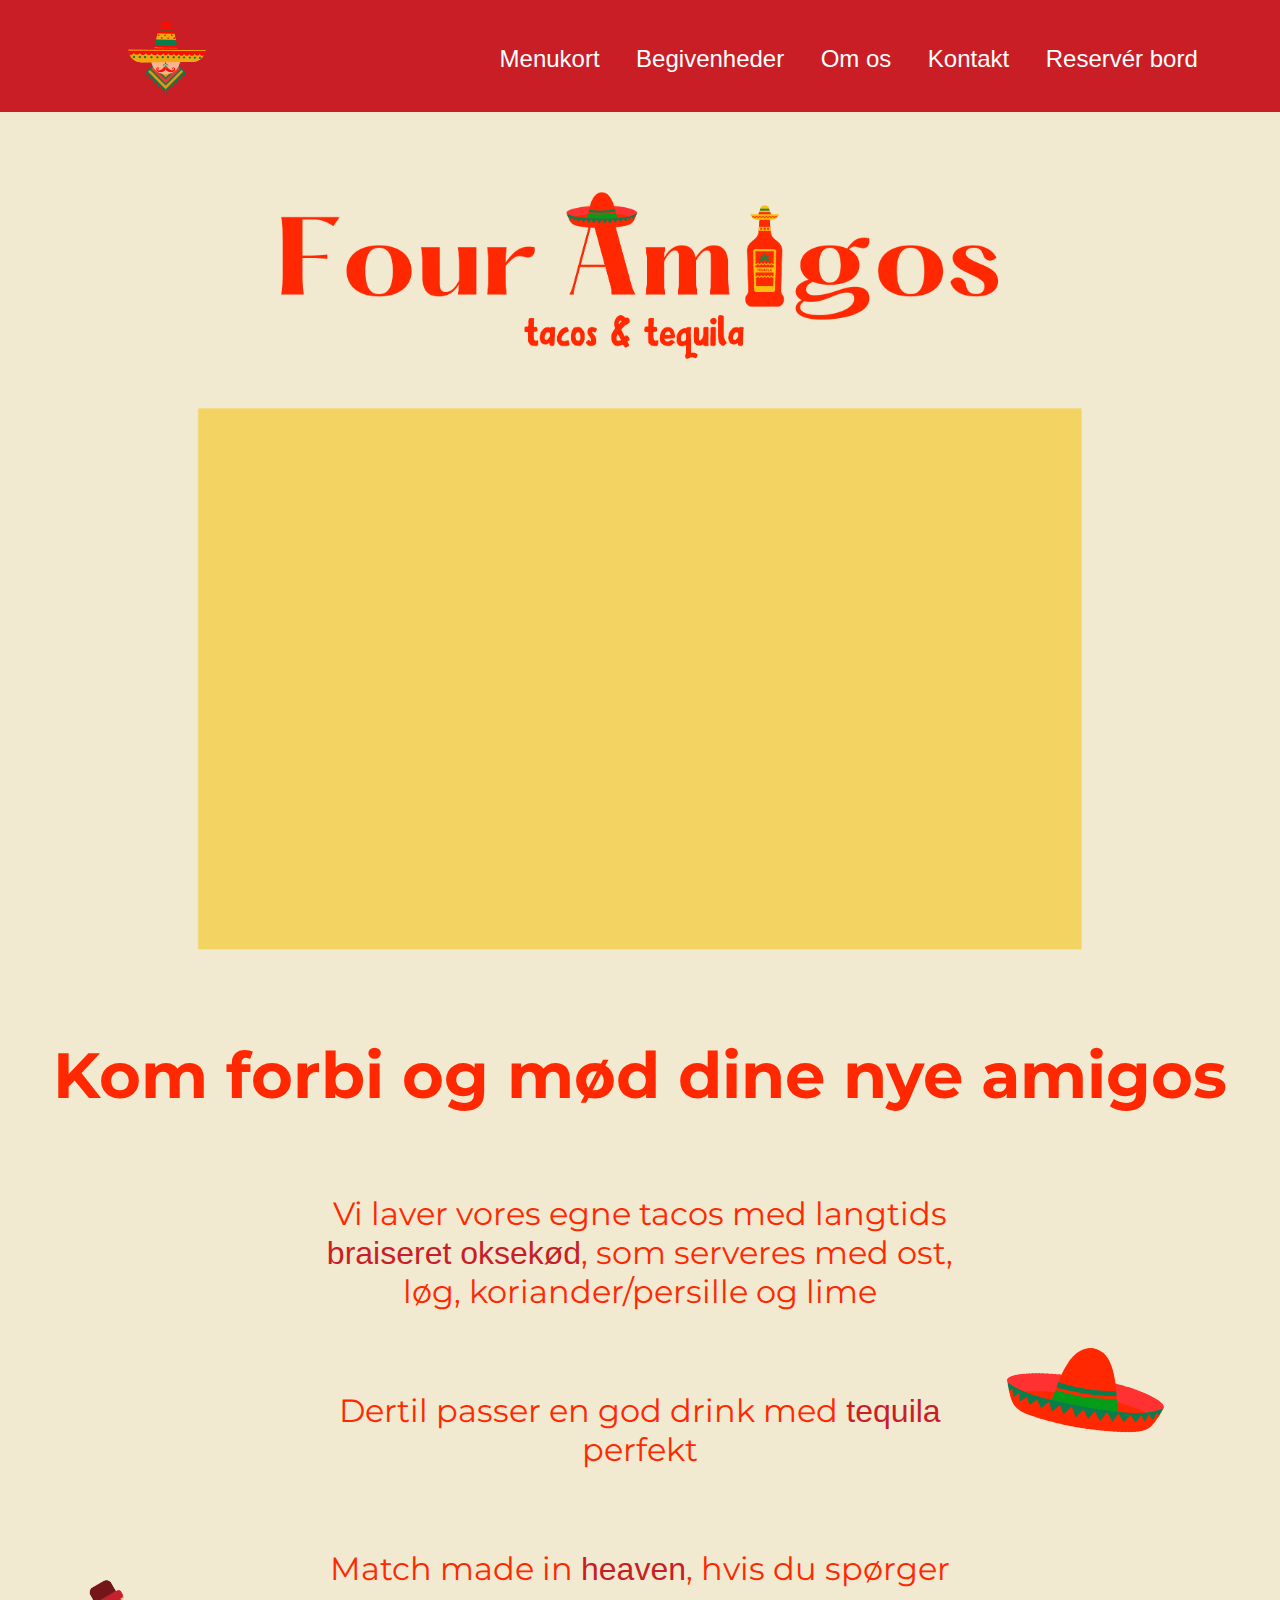
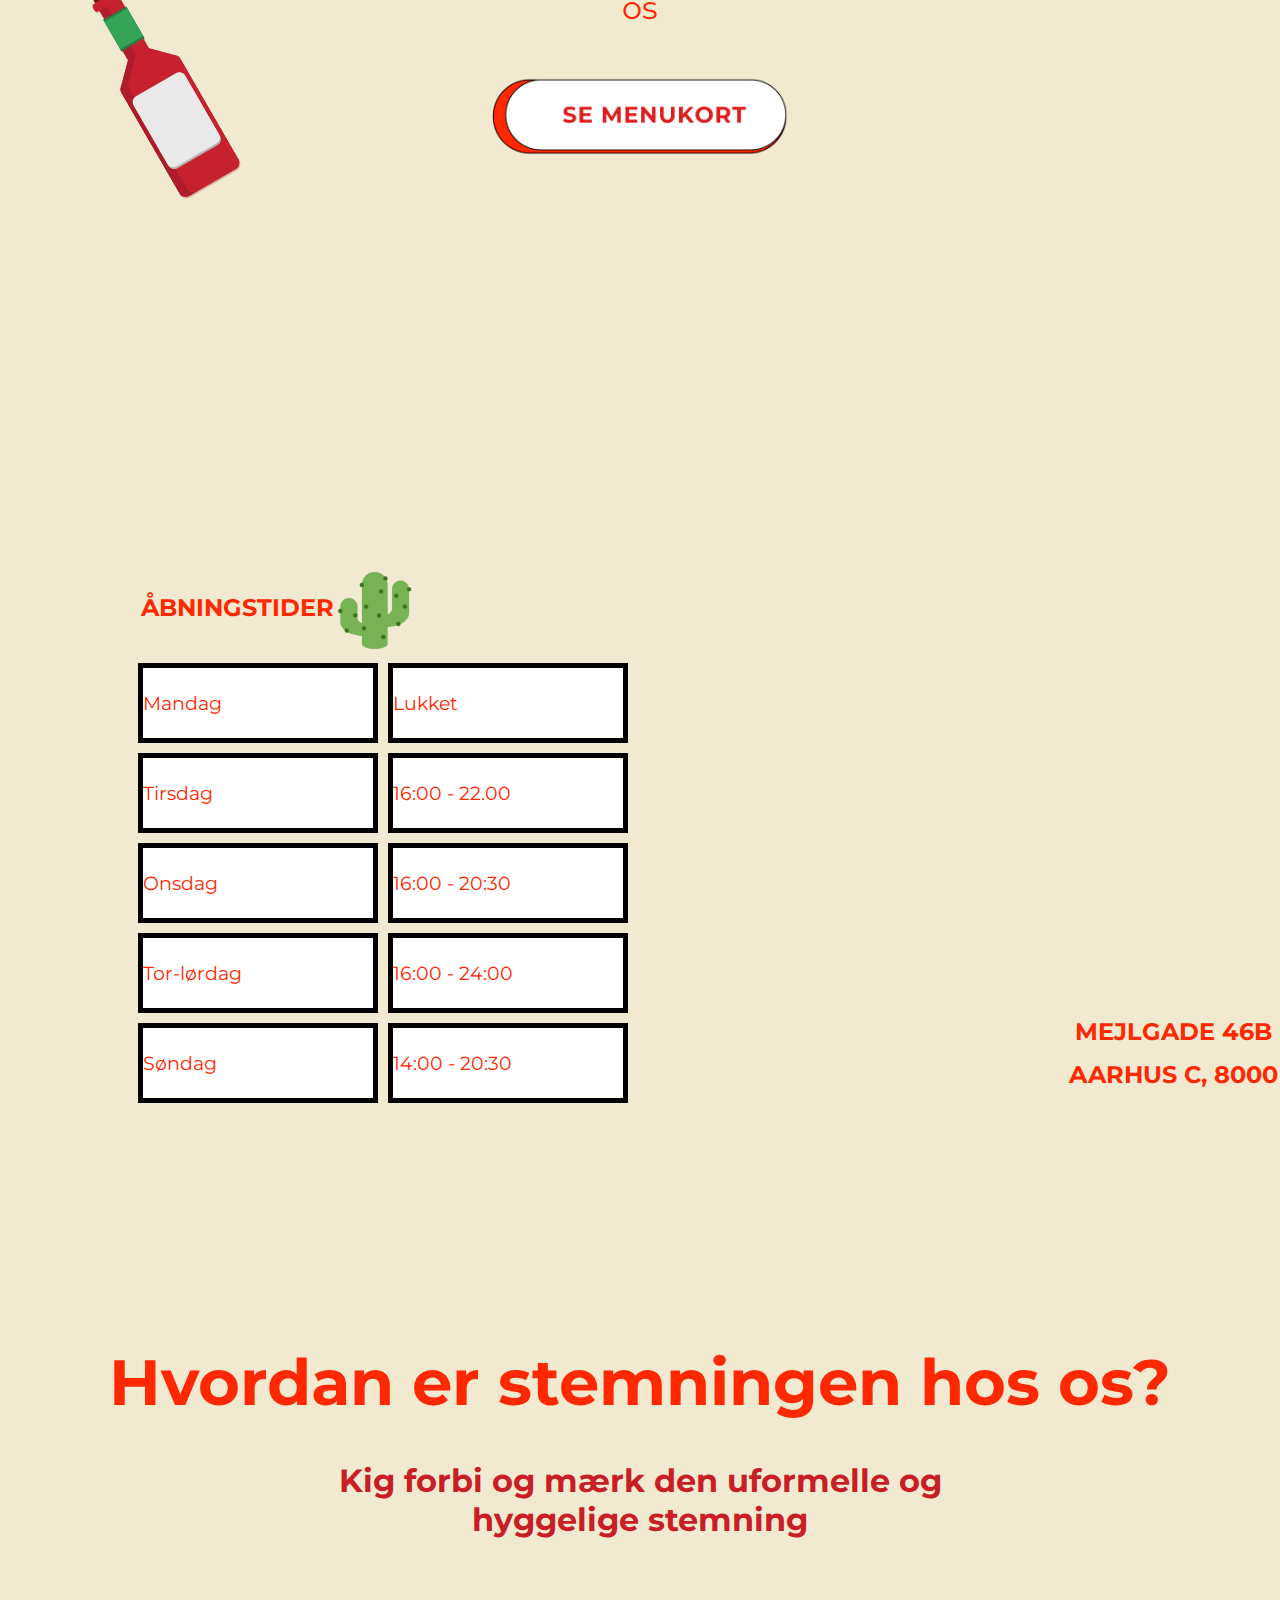
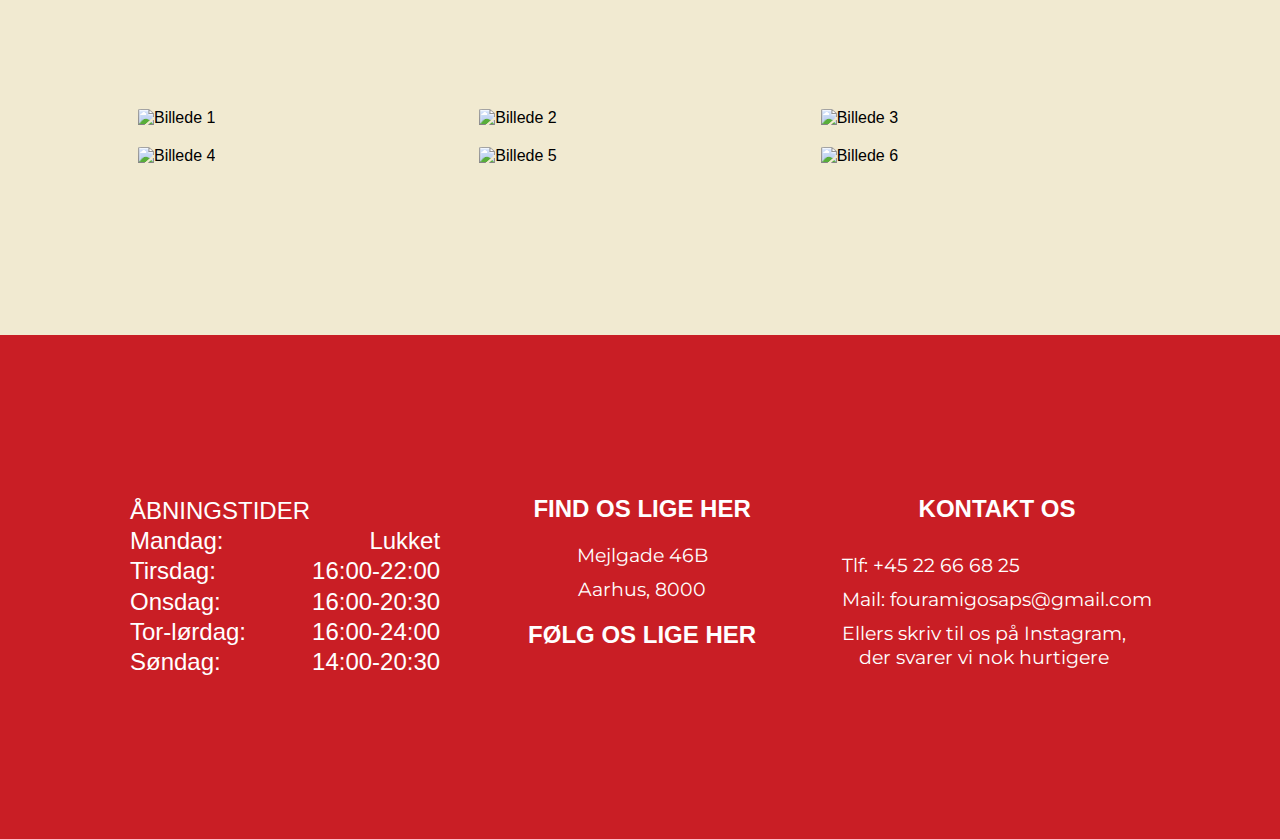
==== commit d877f6e6: "." ====
--- a/index.html
+++ b/index.html
@@ -75,9 +75,9 @@
         </div>
         <div class="row">
             <div class="box">Lukket</div>
+            <div class="box">16:00 - 22.00</div>
             <div class="box">16:00 - 20:30</div>
-            <div class="box">16:00 - 20:30</div>
-            <div class="box">16:00 - 23:00</div>
+            <div class="box">16:00 - 24:00</div>
             <div class="box">14:00 - 20:30</div>
         </div>
         <div class="maps-boks">
--- a/css/style.css
+++ b/css/style.css
@@ -38,6 +38,7 @@
     margin-top: -2.5rem;
     cursor: pointer;
     background-color: #c91e25;
+    transition: 0.3s ease;
 }
 
 /* Fjerner streger under mine menupunkter, samt ændre farven på teksten */
@@ -225,6 +226,7 @@
     display: flex;
     flex-direction: row;
     justify-content: space-evenly;
+    list-style-type: none;
 }
 
 /* Styler ikonerne, samt giver effekt når man holder over dem */
@@ -234,6 +236,7 @@
     background-color: #f1ead1;
     margin: 1rem;
     color: #c91e25;
+    transition: 0.3s ease;
 }
 
 /* Gør så de bliver større når man holder over ikonerne */
@@ -303,19 +306,29 @@
     justify-content: center;
     align-items: center;
     text-align: center;
+    margin-top: -3rem;
 }
 
 /* Ændre størrelsen på billerne, samt sætter giver dem padding top, så de får mere afstand til elementerne over dem */
-img.om-os-billeder {
-    margin-top: 20rem;
-    height: 15rem;
+.om-os-overskrift {
+    width: 100%;
+    height: auto;
 }
 
 /* Gør så billedet af personerne strækker sig til hele 100% af bredden. Samt giver padding top */
 .personerne {
-    padding-top: 5rem;
     width: 100%;
     height: auto;
+    margin-top: -8;
+}
+
+article h5 {
+    color: #ff2800;
+    font-size: 1.5rem;  
+    font-family: "Montserrat", sans-serif;
+    padding: 1rem;
+    max-width: 60%;
+    margin-top: -10rem;
 }
 
 /* Sætter i flexbox, samt ændre margin og padding */
@@ -323,7 +336,7 @@
     display: flex;
     align-items: flex-start;
     margin-left: 20%;
-    margin-right: 20%;
+    margin-right: 10%;
     padding-top: 20rem;
     padding-bottom: 5rem;
 }
@@ -355,6 +368,7 @@
 /* Sætter afstand mellem teksten under og det over */
 .tekst-under {
     margin-top: 10px;
+    max-width: 100%;
 }
 
 /* styling af boks1-container h3 */
@@ -404,7 +418,7 @@
 
 .tekst-under2 {
     margin-top: 10px;
-    max-width: 60%;
+    max-width: 80%;
 }
 
 .boks2-container h3 {
@@ -426,7 +440,7 @@
     display: flex;
     align-items: flex-start;
     margin-left: 20%;
-    margin-right: 20%;
+    margin-right: 10%;
     padding-top: 10rem;
     padding-bottom: 5rem;
 }
@@ -451,7 +465,7 @@
     width: 5rem;
 }
 
-.tekst-under2 {
+.tekst-under3 {
     margin-top: 10px;
 }
 
@@ -494,7 +508,7 @@
 
 /* Gør så illustrationen på forsiden dækker hele skærmen i bredden */
 img.forside-illustration {
-    max-width: 100%;
+    max-width: 70%;
     padding: 0;
 }
 
@@ -503,6 +517,7 @@
     color: #ff2800;
     font-size: 4rem;  
     font-family: "Montserrat", sans-serif;
+    padding-top: 5rem;
 }
 
 /* Styling af min aside p */
@@ -526,7 +541,7 @@
 
 /* Styling af mexi-hatten, samt sætter den til absolute så jeg kan rykke med den over de andre elementer uden det påvirker dem */
 img.mexi-hat {
-    height: 10rem;
+    height: 10%;
     position: absolute;
     margin-left: 70%;
     transform: rotate(10deg);
@@ -548,17 +563,17 @@
 
 /* Samme som mexi-hatten ovenover lidt oppe */
 img.mexi-flaske{
-    height: 20rem;
+    height: 30%;
     position: absolute;
-    margin-left: -35rem;
+    margin-left: -25rem;
     transform: rotate(-30deg);
     margin-top: -5rem;
 }
 
 /* Styling af knappen, samt sætter effekt når man holder over den */
 img.menukort-knap {
-    height: 25rem;
-    margin-top: 25px;
+    height: 5rem;
+    margin-top: 50px;
     transition: 0.3s ease;
 }
 
@@ -601,7 +616,7 @@
     background-color: white;
     border: 5px solid #000;
     height: 5rem;
-    width: 20rem;
+    width: 15rem;
     margin-top: 10px;
     margin-left: 10px;
     display: flex;
@@ -609,7 +624,7 @@
     align-items: center;
     text-align: center;
     color: #ff2800;
-    font-size: 1.5rem;  
+    font-size: 1.2rem;  
     font-family: "Montserrat", sans-serif;
 }
 
@@ -625,6 +640,7 @@
     justify-content: space-evenly;
     margin-right: 10%;
     margin-left: 20rem;
+    max-width: 100%;
 }
 
 /* Sætter billedsektionen i display grid så den viser 3 billeder og gør det 1 gang. Sætter margin left og right 10% så de ikke går helt ud til kanten */
@@ -695,11 +711,19 @@
 .error404 {
     width: 100%;
     height: auto;
+    padding: 10rem;
+}
+
+.error404-tekst {
+    margin-bottom: 20rem;
+    height: 10rem;
+    margin-left: 60%;
 }
 /* Samme som over + jeg tilføjer en effekt når man holder over knappen */
 .error404-knap {
-    width: 100%;
+    width: 80%;
     height: auto;
+    padding-bottom: 10rem;
     transition: 0.3s ease;
 }
 
@@ -755,6 +779,7 @@
     cursor: pointer;
     background-color: #c91e25;
     color: #ffffff;
+    transition: 0.3s ease;
 }
 
 /* Sætter hover effekt på */ 
@@ -788,6 +813,7 @@
     text-align: left;
     font-size: 1.5rem;
     background-color: #c91e25;
+    font-weight: 100;
 }
 
 /* Styler teksten til højre */
@@ -968,6 +994,11 @@
 
     /* Styling af Om os */
     /* Sætter boks1-container i flex direction column fremfor row, så det ser bedre ud på mindre skærme */
+
+    article h5 {
+        margin-top: 0;
+    }
+
     .boks1-container {
         flex-direction: column;
         align-items: center;
@@ -1030,7 +1061,7 @@
     }
 
     /* Styling af Forside */ 
-    /* Sætter i felx wrap */
+    /* Sætter i flex wrap */
     .container2 {
         display: flex;
         flex-wrap: wrap;
@@ -1049,6 +1080,12 @@
     .maps-boks {
         max-width: 100%;
         margin: 0;
+    }
+
+    img.mexi-flaske {
+        height: 10rem;
+        margin-left: -12.5rem;
+        margin-top: -1rem;
     }
 
     /* Styling af footer */ 
@@ -1110,8 +1147,21 @@
 
     /* Styling af om os */
     /* Styling af om-os-overskrift størrelse */
-    .om-os-overskrift {
+    .nye-amigos{
         height: 8rem;
+        margin: 0;
+    }
+
+    article h5 {
+        color: #ff2800;
+            font-size: 1rem;  
+            font-family: "Montserrat", sans-serif;
+            padding: 1rem;
+            max-width: 80%;
+    }
+
+    .boks1-container {
+        padding-top: 10rem;
     }
 
     /* Ændre størrelsen på billedet */
@@ -1171,7 +1221,7 @@
 
     /* Ændre menukort-knap størrelse */
     img.menukort-knap {
-        height: 5rem;
+        height: 3rem;
     }
 
     /* Ændre størrelsen på h3 */
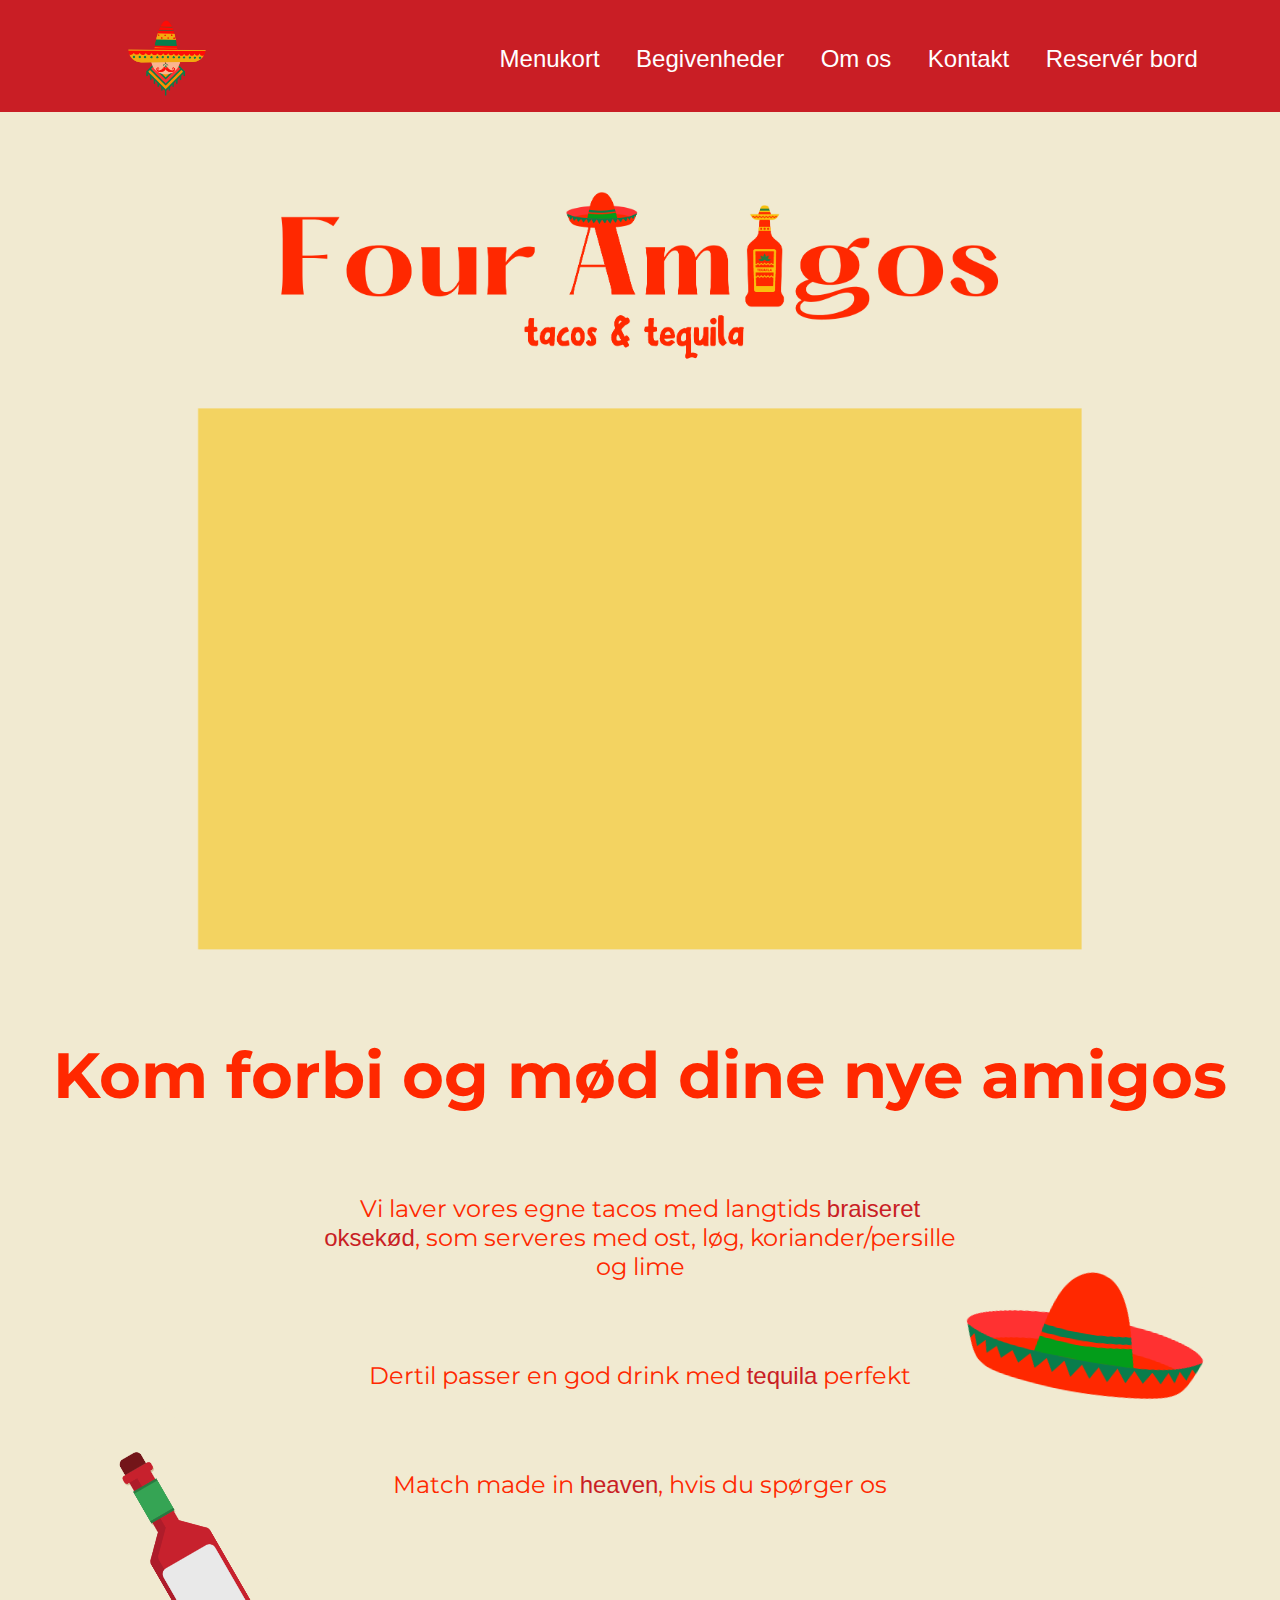
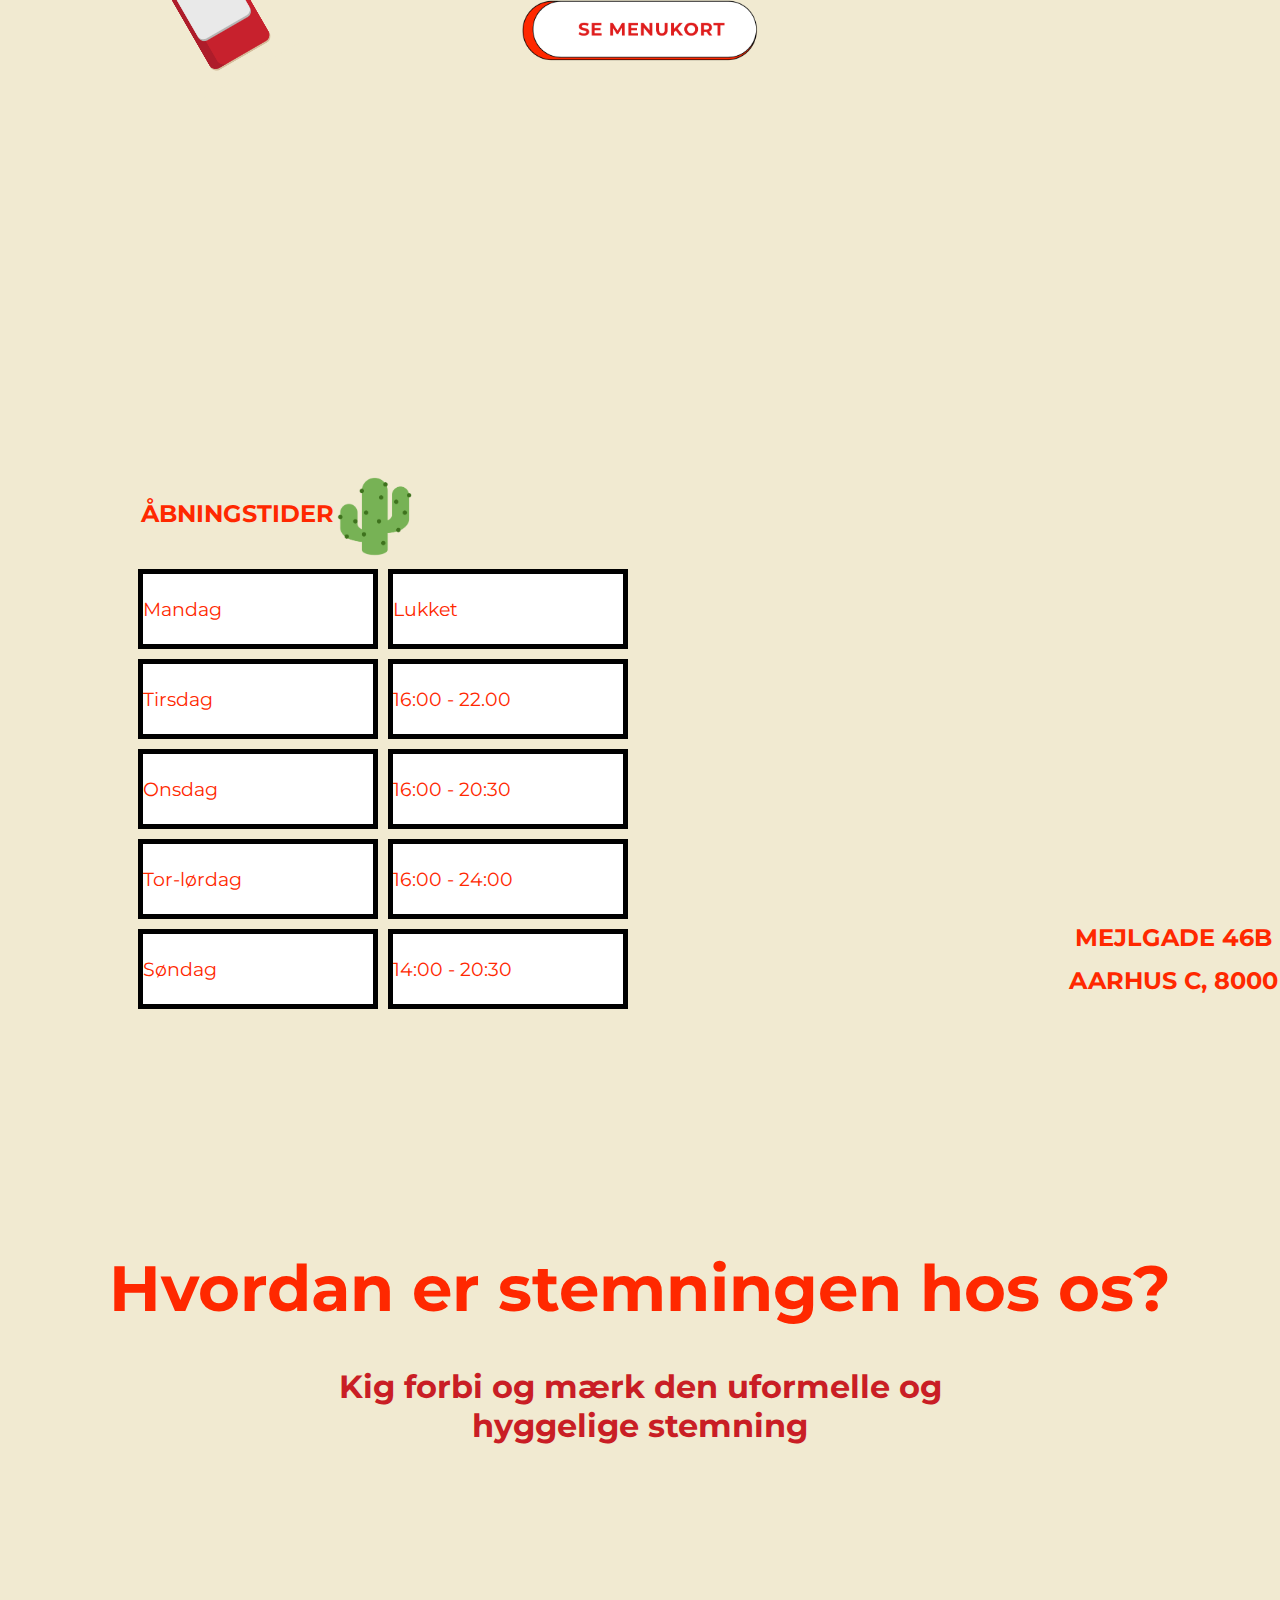
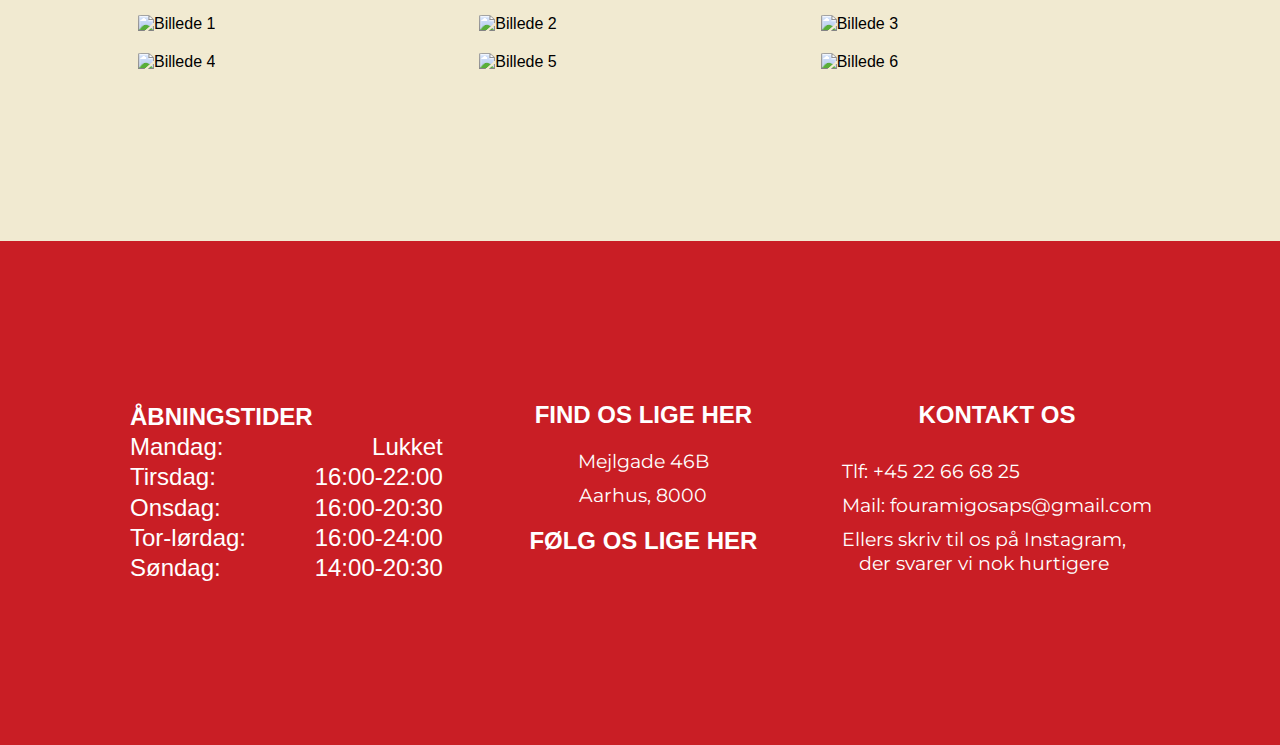
==== commit 8215a808: "Javascript" ====
--- a/index.html
+++ b/index.html
@@ -13,7 +13,7 @@
 <body>
 <header>
     <nav> 
-        <a href="index.html" class="logo"><img src="img/elementer/logoamigo.webp" alt="logo"></a>
+        <a href="index.html" class="logo"><img src="img/elementer/logoamigo.webp" alt="logo" id="shakeLogo"></a>
         <div class="menu">
             <ul>
                 <li><a href="index.html">Hjem</a></li>
--- a/css/style.css
+++ b/css/style.css
@@ -81,8 +81,41 @@
     display: none;
 }
 
+#logo {
+    transition: transform 0.3s ease-in-out;
+}
+
+/* Drejningseffekt ved hover */
+#logo.rotate {
+    transform: rotate(360deg);
+}
+
+
+
 /* Menukort styling begynder her */ 
 /* Main */
+
+.billede-boks {
+    display: flex;
+    flex-direction: row;
+    align-items: center;
+    justify-content: center;
+    text-align: center;
+    gap: 25px;
+}
+img.menukort-billeder {
+    height: 5rem;
+    width: auto;
+    margin-top: 4rem;
+}
+
+img.menukort-billeder2 {
+    height: 8rem;
+    width: auto;
+    margin-top: 4rem;
+}
+
+
 figure {
     display: flex;
     justify-content: center;
@@ -319,7 +352,8 @@
 .personerne {
     width: 100%;
     height: auto;
-    margin-top: -8;
+    margin-top: 5rem;
+    padding-bottom: 2rem;
 }
 
 article h5 {
@@ -328,7 +362,16 @@
     font-family: "Montserrat", sans-serif;
     padding: 1rem;
     max-width: 60%;
-    margin-top: -10rem;
+}
+
+.mød-amigos {
+    display: flex;
+    justify-content: center;
+    align-items: center;
+    padding-top: 10rem;
+    color: #ff2800;
+    font-size: 2rem;
+    font-family: "Montserrat", sans-serif;
 }
 
 /* Sætter i flexbox, samt ændre margin og padding */
@@ -337,7 +380,7 @@
     align-items: flex-start;
     margin-left: 20%;
     margin-right: 10%;
-    padding-top: 20rem;
+    padding-top: 5rem;
     padding-bottom: 5rem;
 }
 
@@ -467,6 +510,7 @@
 
 .tekst-under3 {
     margin-top: 10px;
+    width: 100%;
 }
 
 .boks3-container h3 {
@@ -482,6 +526,7 @@
         font-family: "Montserrat", sans-serif;
         font-weight: normal;
 }
+
 
 /* Styling af Kontakt */
 /* Gør så scrool-effekten når man klikker på Kontakt er smooth */ 
@@ -523,7 +568,7 @@
 /* Styling af min aside p */
 aside p {
     color: #ff2800;
-    font-size: 2rem;  
+    font-size: 1.5rem;  
     font-family: "Montserrat", sans-serif;
     margin-left: 25%;
     margin-right: 25%;
@@ -541,7 +586,7 @@
 
 /* Styling af mexi-hatten, samt sætter den til absolute så jeg kan rykke med den over de andre elementer uden det påvirker dem */
 img.mexi-hat {
-    height: 10%;
+    height: 15%;
     position: absolute;
     margin-left: 70%;
     transform: rotate(10deg);
@@ -572,8 +617,8 @@
 
 /* Styling af knappen, samt sætter effekt når man holder over den */
 img.menukort-knap {
-    height: 5rem;
-    margin-top: 50px;
+    height: 4rem;
+    margin-top: 100px;
     transition: 0.3s ease;
 }
 
@@ -702,6 +747,13 @@
 
 /* Styling af reservér bord siden */
 /* Sætter siden i flexbox */
+
+.reserver-boks {
+    display: flex;
+    flex-direction: row;
+    align-items: center;
+    justify-content: center;
+}
 .error {
     display: flex;
     flex-direction: column;
@@ -709,27 +761,26 @@
 
 /* Gør så billedet fylder 100% af bredden */
 .error404 {
-    width: 100%;
+    width: 80%;
     height: auto;
     padding: 10rem;
 }
 
-.error404-tekst {
-    margin-bottom: 20rem;
-    height: 10rem;
-    margin-left: 60%;
-}
 /* Samme som over + jeg tilføjer en effekt når man holder over knappen */
 .error404-knap {
-    width: 80%;
+    width: 60%;
     height: auto;
-    padding-bottom: 10rem;
     transition: 0.3s ease;
 }
 
 /* Gør så knappen bliver større ved hover */
 .error404-knap:hover {
     transform: scale(1.1);
+}
+
+.error404-tekst {
+    width: 40%;
+    height: auto;
 }
 
 /* Styling af footer */ 
@@ -837,6 +888,10 @@
 
 div.find-os-boks {
     background-color: #c91e25;
+}
+
+.åbningstider .overskrift {
+    font-weight: bold;
 }
 
 
@@ -995,9 +1050,6 @@
     /* Styling af Om os */
     /* Sætter boks1-container i flex direction column fremfor row, så det ser bedre ud på mindre skærme */
 
-    article h5 {
-        margin-top: 0;
-    }
 
     .boks1-container {
         flex-direction: column;
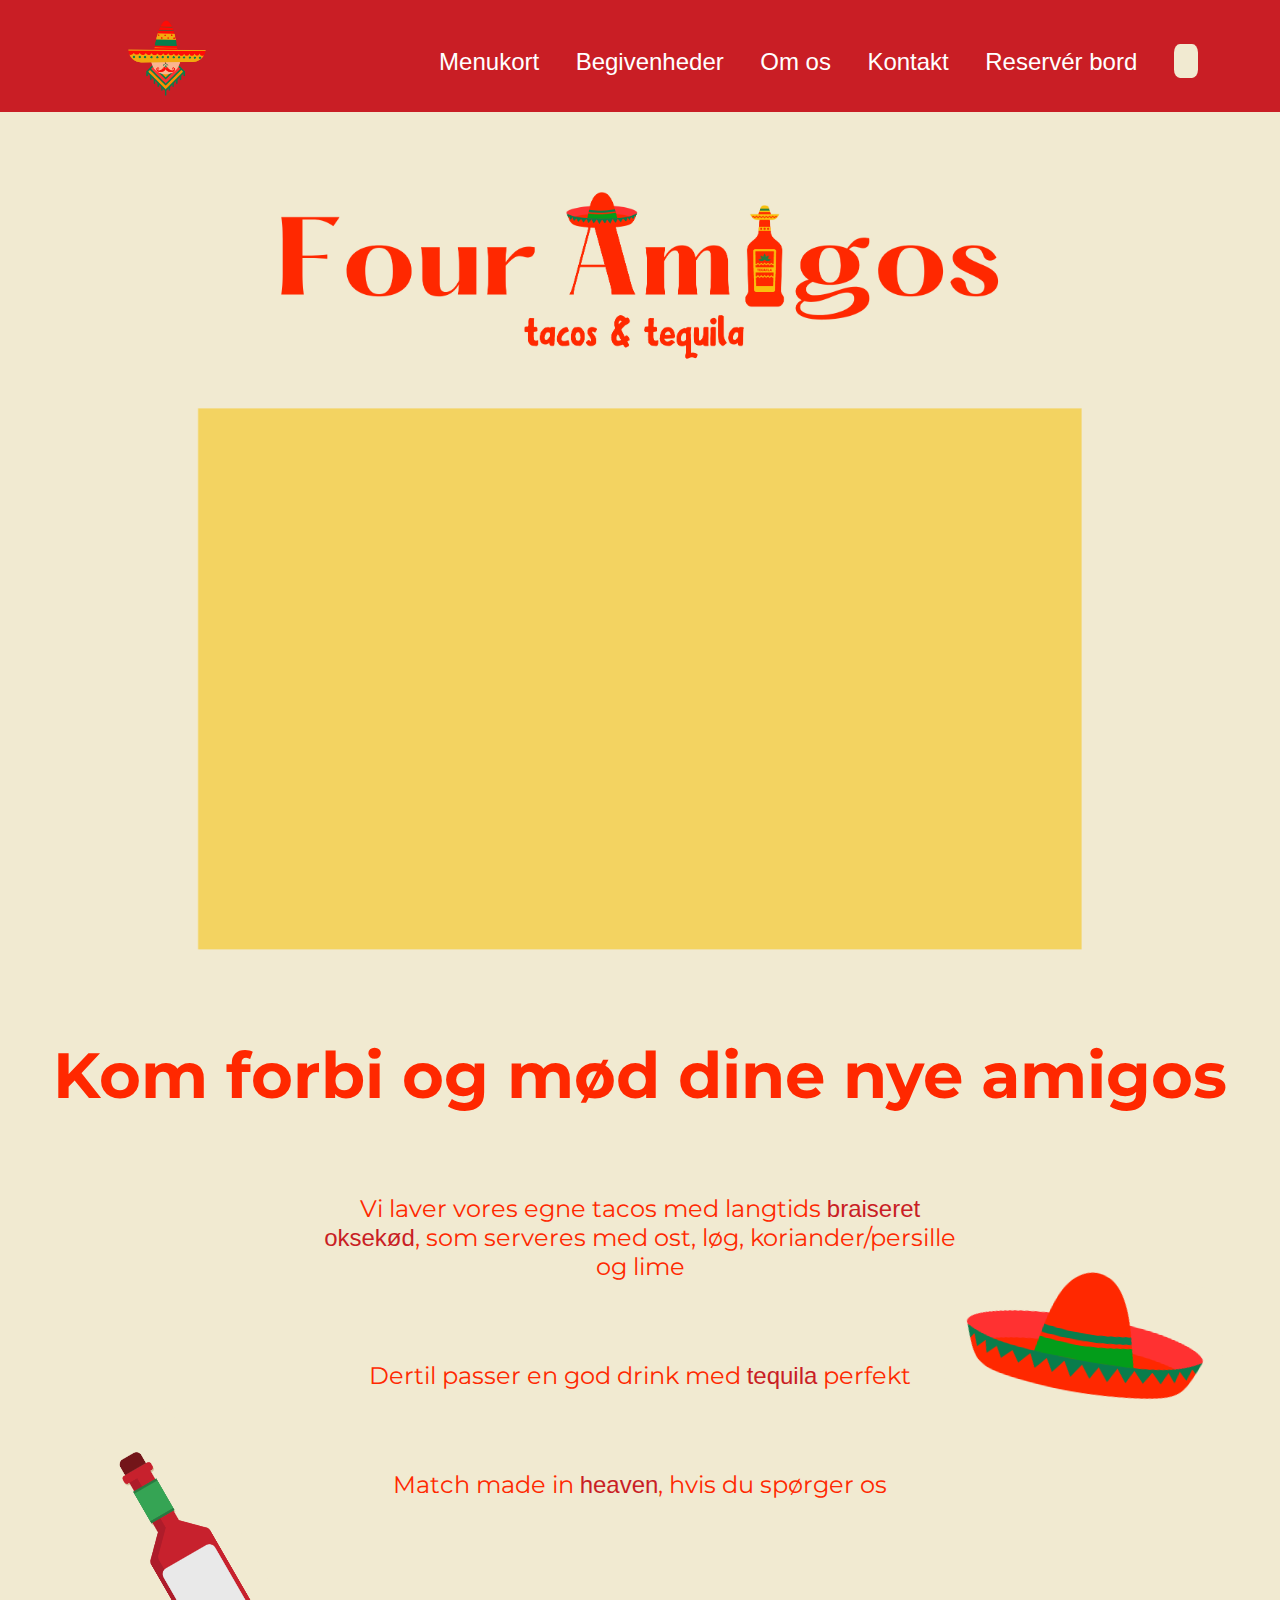
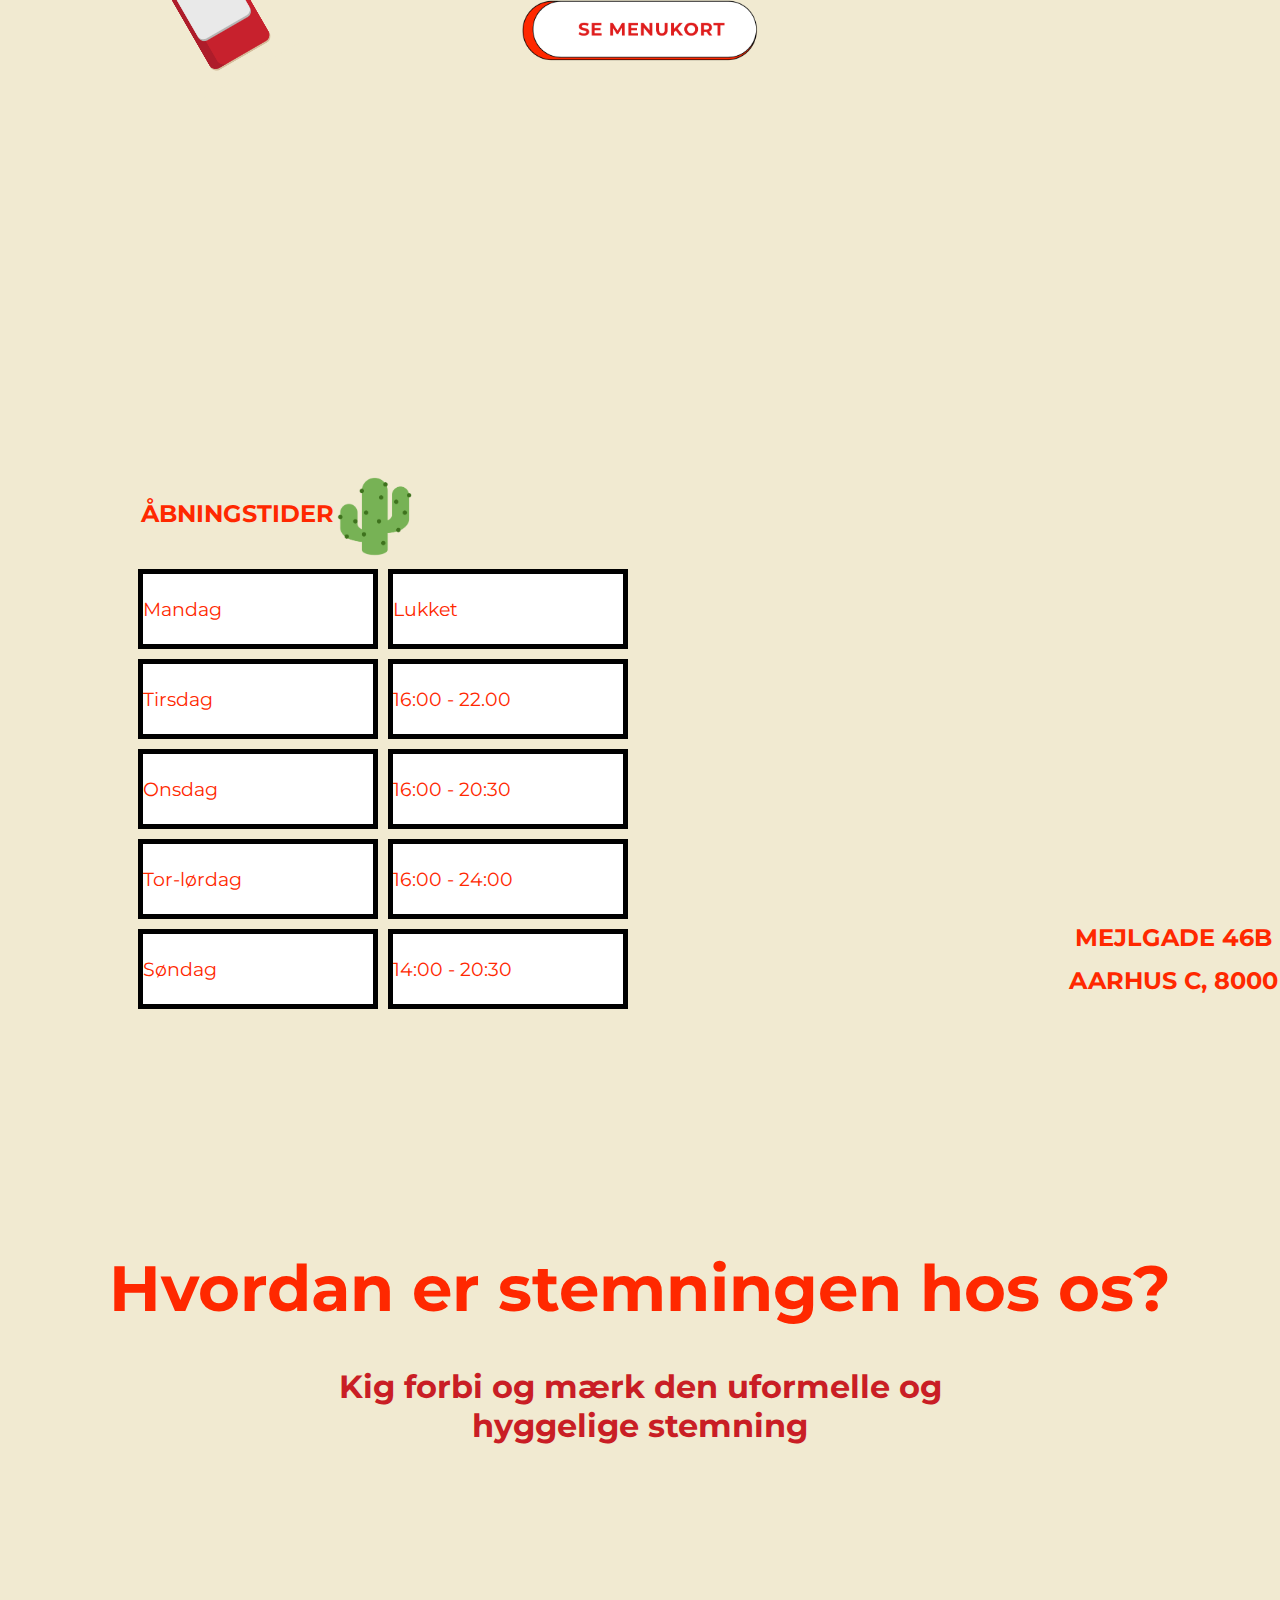
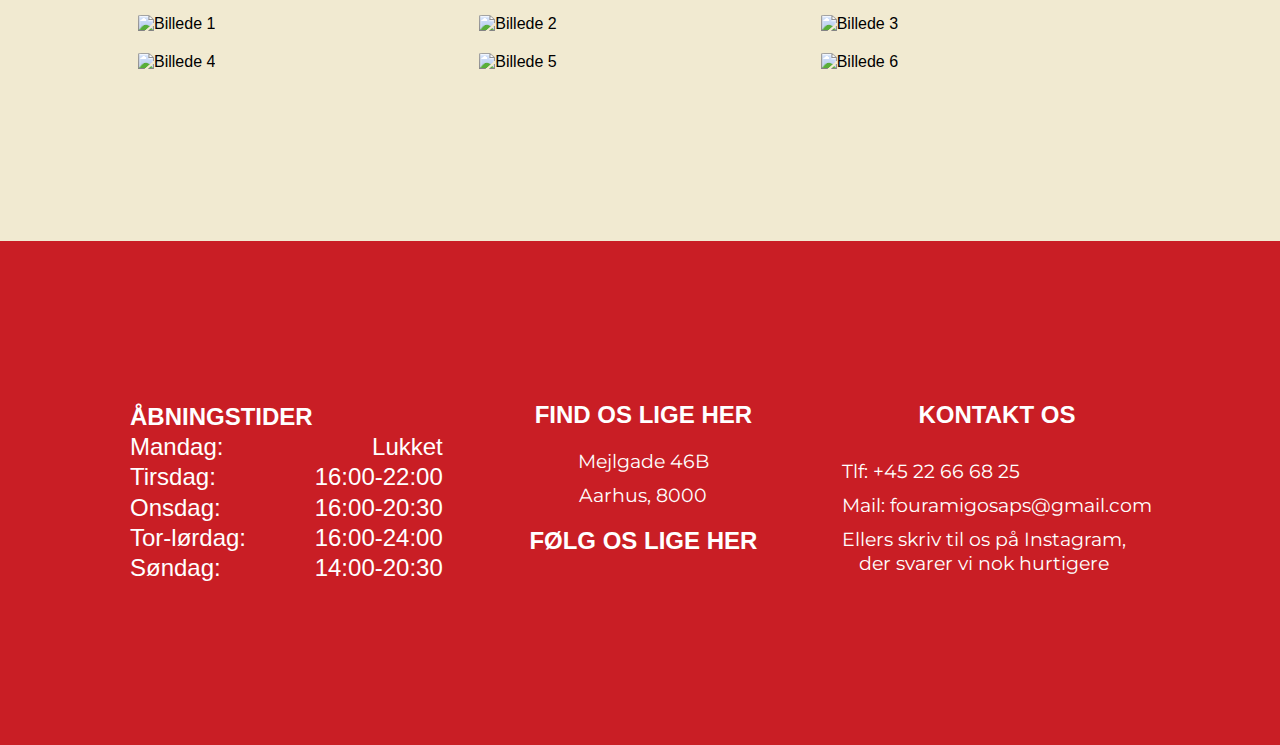
==== commit 88248325: "." ====
--- a/index.html
+++ b/index.html
@@ -2,12 +2,16 @@
 <html lang="da">
 <head>
     <meta charset="UTF-8">
+    <meta name="description" content="Four Amigos website">
+    <meta name="keywords" content="Restaurant, Mexicansk mad, aarhus, takeaway,">
+    <meta name="author" content="Anders Flæng, Jonas Boysen">
     <meta name="viewport" content="width=device-width, initial-scale=1.0">
-    <title>Kontakt</title>
+    <title>Forside</title>
     <link rel="preconnect" href="https://fonts.googleapis.com">
     <link rel="preconnect" href="https://fonts.gstatic.com" crossorigin>
     <link href="https://fonts.googleapis.com/css2?family=Montserrat:ital,wght@0,100..900;1,100..900&display=swap" rel="stylesheet">
     <link rel="stylesheet" href="https://cdnjs.cloudflare.com/ajax/libs/font-awesome/6.5.1/css/all.min.css" integrity="sha512-DTOQO9RWCH3ppGqcWaEA1BIZOC6xxalwEsw9c2QQeAIftl+Vegovlnee1c9QX4TctnWMn13TZye+giMm8e2LwA==" crossorigin="anonymous" referrerpolicy="no-referrer" />
+    <link rel="icon" type="image/x-icon" href="img/elementer/logoamigo.webp">
     <link rel="stylesheet" href="css/style.css">
 </head>
 <body>
@@ -35,6 +39,12 @@
             <li><a href="omos.html">Om os</a></li>
             <li><a href="#kontakt">Kontakt</a></li>
             <li><a href="reservérbord.html">Reservér bord</a></li>
+            <li><form action="/search" method="get" class="search-form">
+                <input type="text" name="query" placeholder="Søg..." class="search-input">
+                <button type="submit" class="search-button">
+                    <i class="fas fa-search"></i>
+                </button>
+            </form></li>
         </ul>
     </nav>
 </header>
@@ -81,7 +91,7 @@
             <div class="box">14:00 - 20:30</div>
         </div>
         <div class="maps-boks">
-            <iframe src="https://www.google.com/maps/embed?pb=!1m18!1m12!1m3!1d2221.8685997456255!2d10.20831099489016!3d56.159376491602764!2m3!1f0!2f0!3f0!3m2!1i1024!2i768!4f13.1!3m3!1m2!1s0x464c3fa703ab61af%3A0xde8c7b068bd1b2fe!2sFour%20Amigos!5e0!3m2!1sda!2sdk!4v1716247786694!5m2!1sda!2sdk" width="450" height="337" style="border:0;" allowfullscreen="" loading="lazy" referrerpolicy="no-referrer-when-downgrade" class="maps-billede"></iframe>
+            <iframe src="https://www.google.com/maps/embed?pb=!1m18!1m12!1m3!1d2221.8685997456255!2d10.20831099489016!3d56.159376491602764!2m3!1f0!2f0!3f0!3m2!1i1024!2i768!4f13.1!3m3!1m2!1s0x464c3fa703ab61af%3A0xde8c7b068bd1b2fe!2sFour%20Amigos!5e0!3m2!1sda!2sdk!4v1716247786694!5m2!1sda!2sdk" width="450" height="337" style="border:0;" allowfullscreen="" loading="lazy" referrerpolicy="no-referrer-when-downgrade" class="maps-billede" title="Kort over Four Amigos Restaurant placering"></iframe>
             <h3>MEJLGADE 46B</h3>
             <h3>AARHUS C, 8000</h3>
         </div>
@@ -124,9 +134,9 @@
         </ul>
         <h4 class="sociale-medier-h4">FØLG OS LIGE HER</h4>
         <ul class="sociale-medier">
-           <li><a href="#"><i class="fab fa-instagram"></i></a></li>
-            <li><a href="#"><i class="fab fa-facebook"></i></a></li>
-            <li><a href="#"><i class="fab fa-tiktok"></i></a></li>
+           <li><a href="https://www.instagram.com/accounts/disabled/?next=https%3A%2F%2Fwww.instagram.com%2Ffouramigos_aarhus%2F%3F__coig_permdisabled%3D1" title="Besøg vores instragram"><i class="fab fa-instagram"></i></a></li>
+            <li><a href="https://www.facebook.com/profile.php?id=61551904498625&paipv=0&eav=AfamoyEbP_MEvtMJoSgbqMC_1je72vAwoHIvIo7otDcpzqOxMZi79jvDdk7THKStNOQ&_rdr" title="Besøg vores facebook"><i class="fab fa-facebook"></i></a></li>
+            <li><a href="https://www.tiktok.com/@four.amigos03"><i class="fab fa-tiktok" title="Besøg vores tiktok"></i></a></li>
         </ul>
     </div>
     <div class="kontakt-boks">
--- a/css/style.css
+++ b/css/style.css
@@ -85,12 +85,70 @@
     transition: transform 0.3s ease-in-out;
 }
 
-/* Drejningseffekt ved hover */
-#logo.rotate {
-    transform: rotate(360deg);
-}
-
-
+@keyframes rotateBackAndForth {
+    0% {
+        transform: rotate(0deg);
+    }
+    25% {
+        transform: rotate(15deg);
+    }
+    75% {
+        transform: rotate(-15deg);
+    }
+    100% {
+        transform: rotate(0deg);
+    }
+}
+
+#shakeLogo.rotating {
+    animation: rotateBackAndForth 2s linear infinite;
+}
+
+#shakeLogo.rotating-right {
+    animation: rotateRight 2s linear infinite;
+}
+
+#shakeLogo.rotating-left {
+    animation: rotateLeft 2s linear infinite;
+}
+
+.search-form {
+    position: relative;
+    border-radius: 25%;
+}
+
+.search-input {
+    padding: 0.5em;
+    border: 1px solid #000;
+    border-radius: 4px;
+    outline: none;
+    font-size: 1em;
+    width: 0;
+    opacity: 0;
+    transition: width 0.3s ease, opacity 0.3s ease;
+    position: absolute;
+    right: 0;
+}
+
+.search-button {
+    background: none;
+    border: none;
+    cursor: pointer;
+    font-size: 1.5rem;
+    padding: 0.5em;
+    color: #c91e25;
+}
+
+.search-form:hover .search-input,
+.search-input:focus {
+    width: 200px;
+    opacity: 1;
+}
+
+.search-form:hover .search-button,
+.search-input:focus + .search-button {
+    color: #c91e25;
+}
 
 /* Menukort styling begynder her */ 
 /* Main */
@@ -362,6 +420,7 @@
     font-family: "Montserrat", sans-serif;
     padding: 1rem;
     max-width: 60%;
+    font-weight: 400;
 }
 
 .mød-amigos {
@@ -371,6 +430,10 @@
     padding-top: 10rem;
     color: #ff2800;
     font-size: 2rem;
+    font-family: "Montserrat", sans-serif;
+}
+
+.mød-amigos h3 {
     font-family: "Montserrat", sans-serif;
 }
 
@@ -756,19 +819,19 @@
 }
 .error {
     display: flex;
-    flex-direction: column;
+    flex-direction: column; 
 }
 
 /* Gør så billedet fylder 100% af bredden */
 .error404 {
-    width: 80%;
+    width: 70%;
     height: auto;
-    padding: 10rem;
+    padding-bottom: 2rem;
 }
 
 /* Samme som over + jeg tilføjer en effekt når man holder over knappen */
 .error404-knap {
-    width: 60%;
+    width: 40%;
     height: auto;
     transition: 0.3s ease;
 }
@@ -779,7 +842,7 @@
 }
 
 .error404-tekst {
-    width: 40%;
+    width: 20%;
     height: auto;
 }
 
@@ -1054,6 +1117,8 @@
     .boks1-container {
         flex-direction: column;
         align-items: center;
+        margin-left: 20%;
+        margin-right: 20%;
     }
     
     /* Fjerner margin fra billedet */
@@ -1094,9 +1159,12 @@
     .tekst-under2 {
         max-width: 100%;
     }
+
     .boks3-container {
         flex-direction: column;
         align-items: center;
+        margin-left: 20%;
+        margin-right: 20%;
     }
 
     .william-illustration {
@@ -1138,6 +1206,24 @@
         height: 10rem;
         margin-left: -12.5rem;
         margin-top: -1rem;
+    }
+
+    h1 {
+        font-size: 2rem;  
+        margin-left: 10%;
+        margin-right: 10%;
+    }
+
+      /* Styler billeder-overskrift h3 */
+      .billede-overskrift h3 {
+        font-size: 2rem;
+        margin-left: 10%;
+        margin-right: 10%;
+    }
+    
+    /* Styler billede-overskrift h5 */ 
+        .billede-overskrift h5 {
+        font-size: 1.5rem;
     }
 
     /* Styling af footer */ 
@@ -1302,6 +1388,11 @@
         display: flex;
         flex-direction: column;
     }
-}
-
-
+
+    /* Styling af reservation */
+    img.error404 {
+        width: 100%;
+    }   
+}
+
+
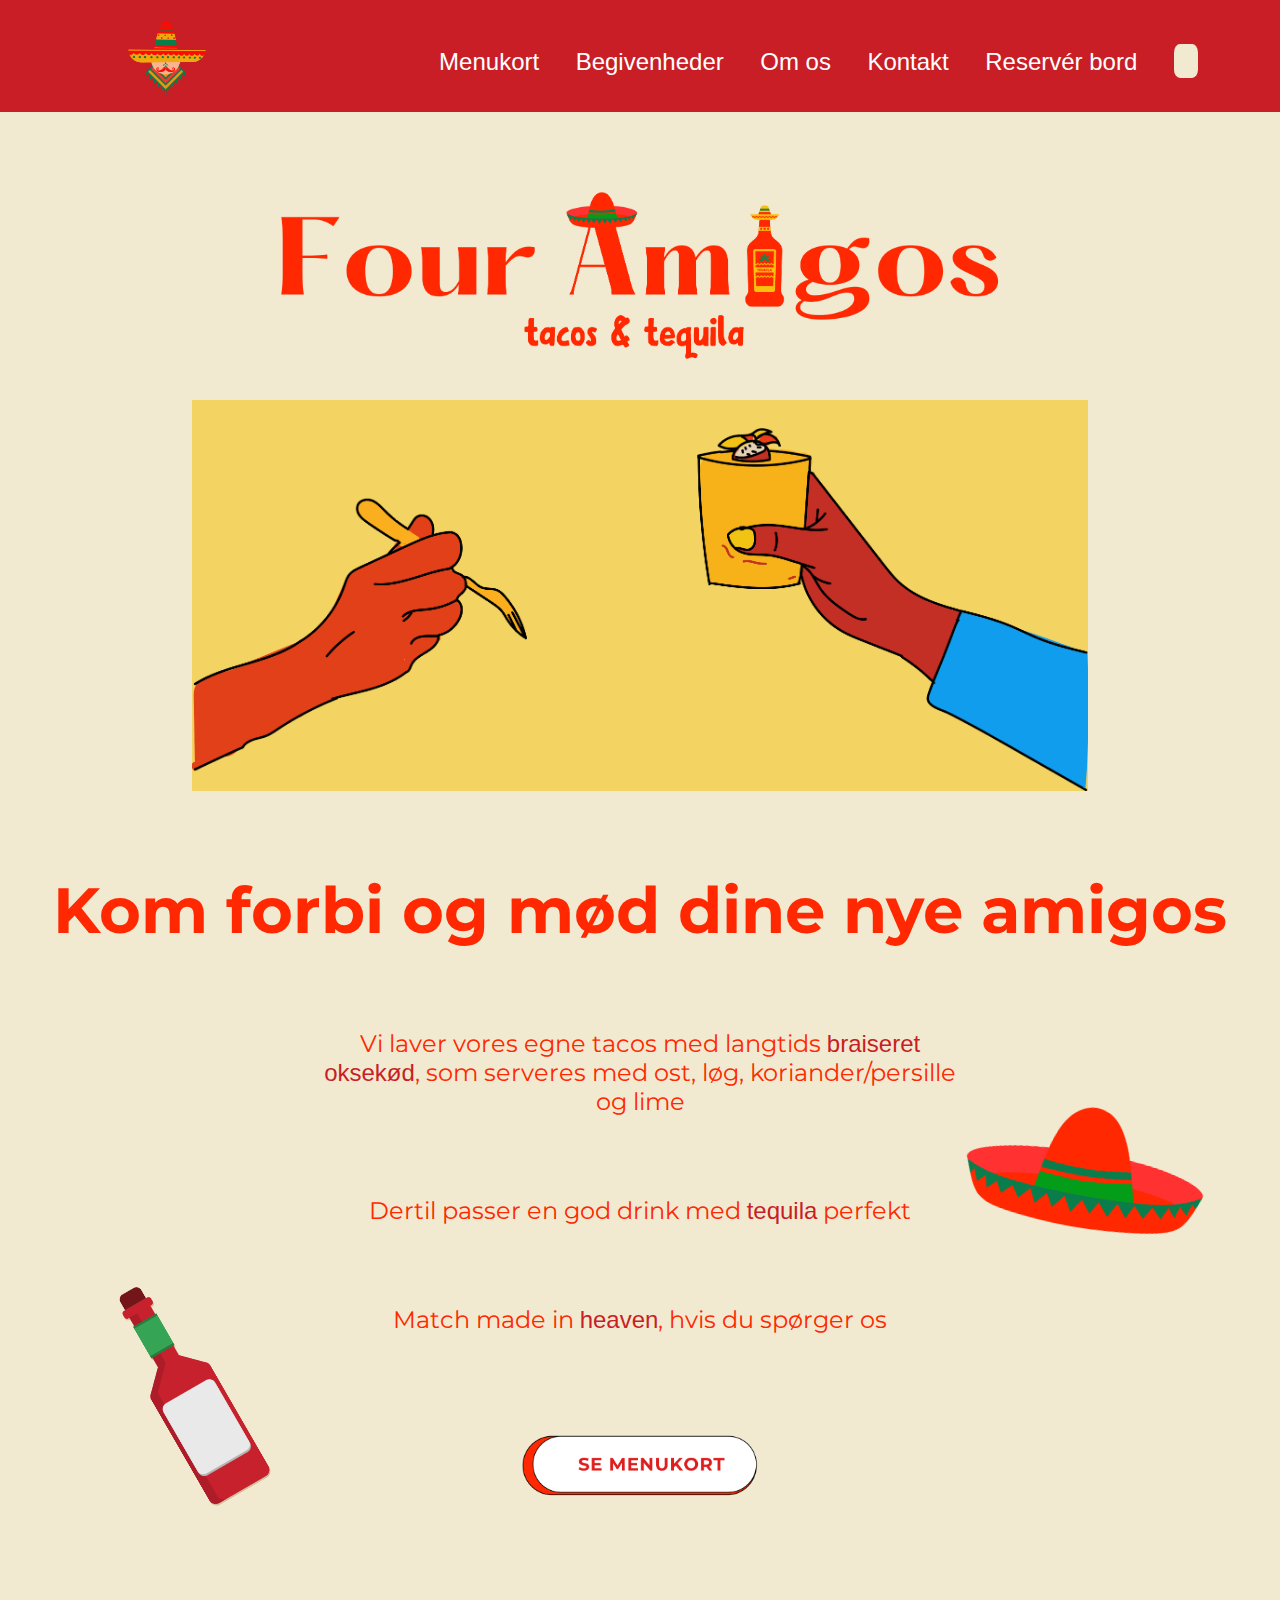
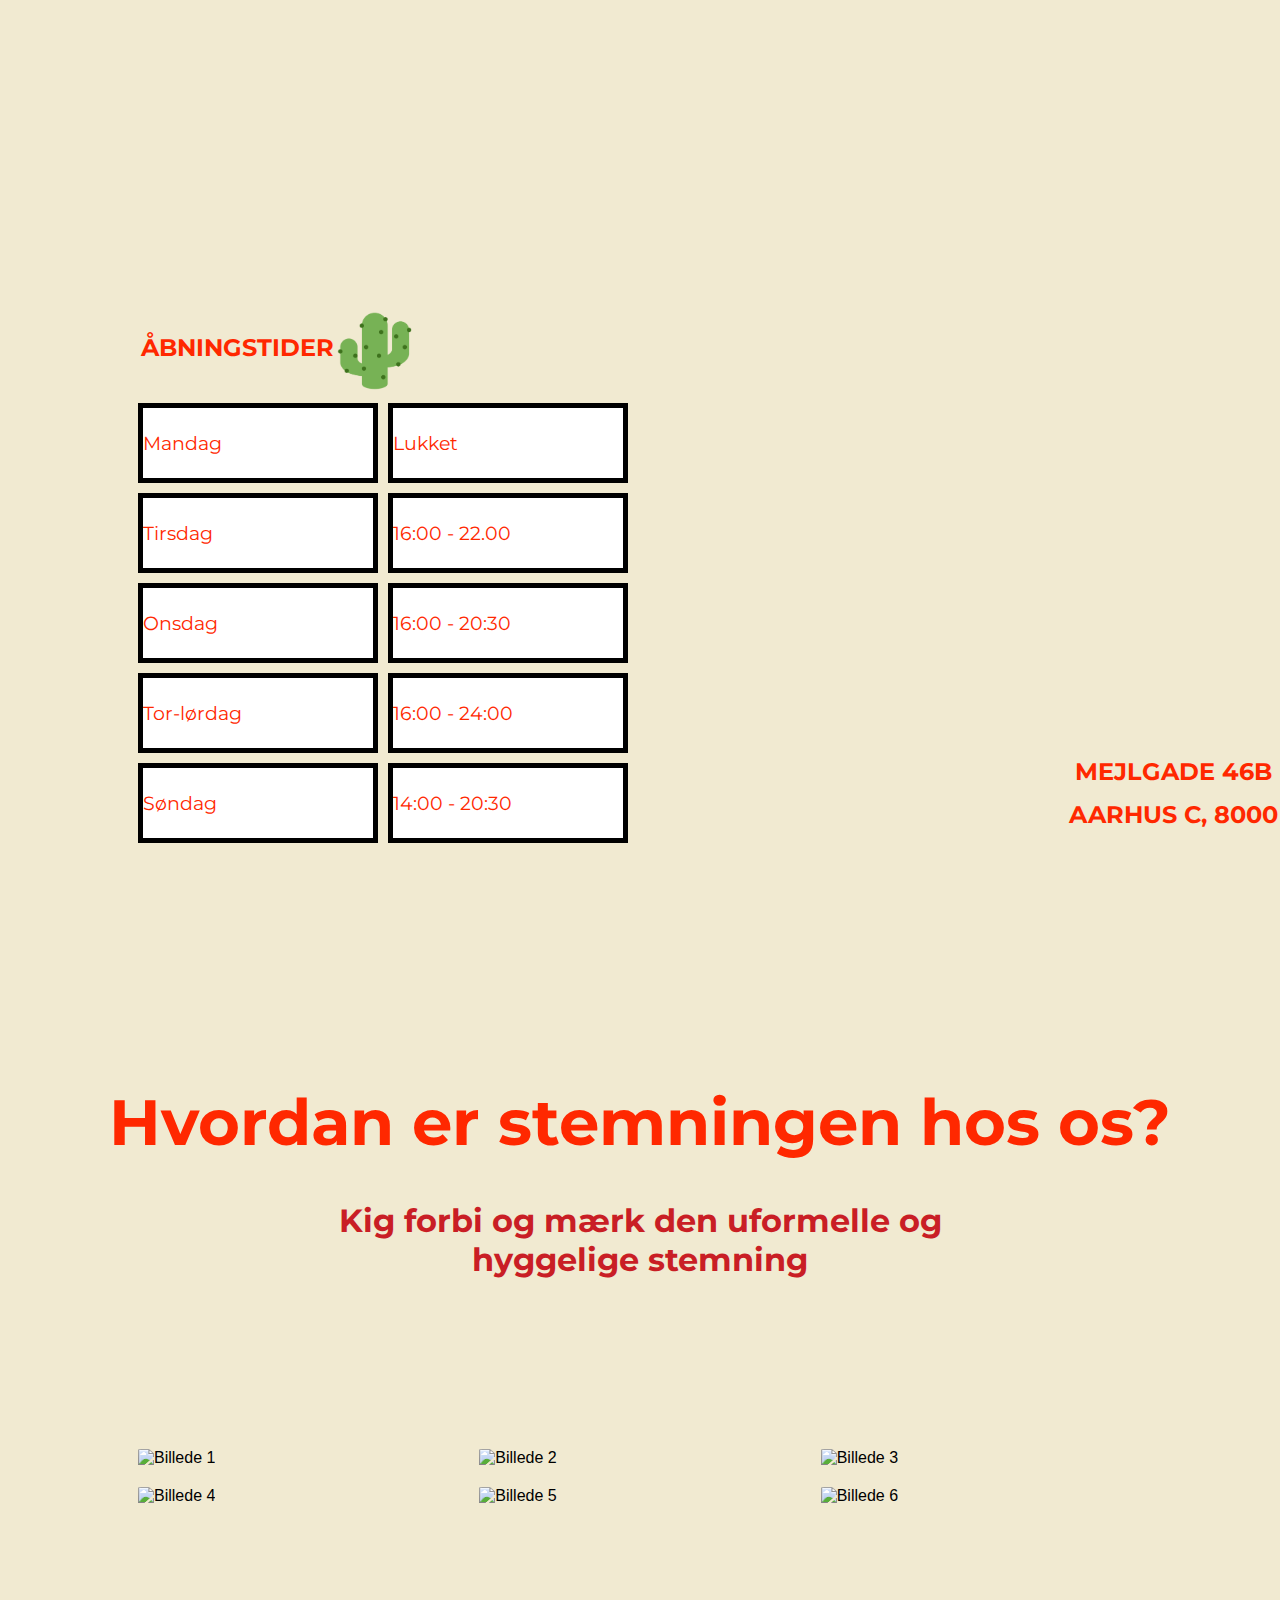
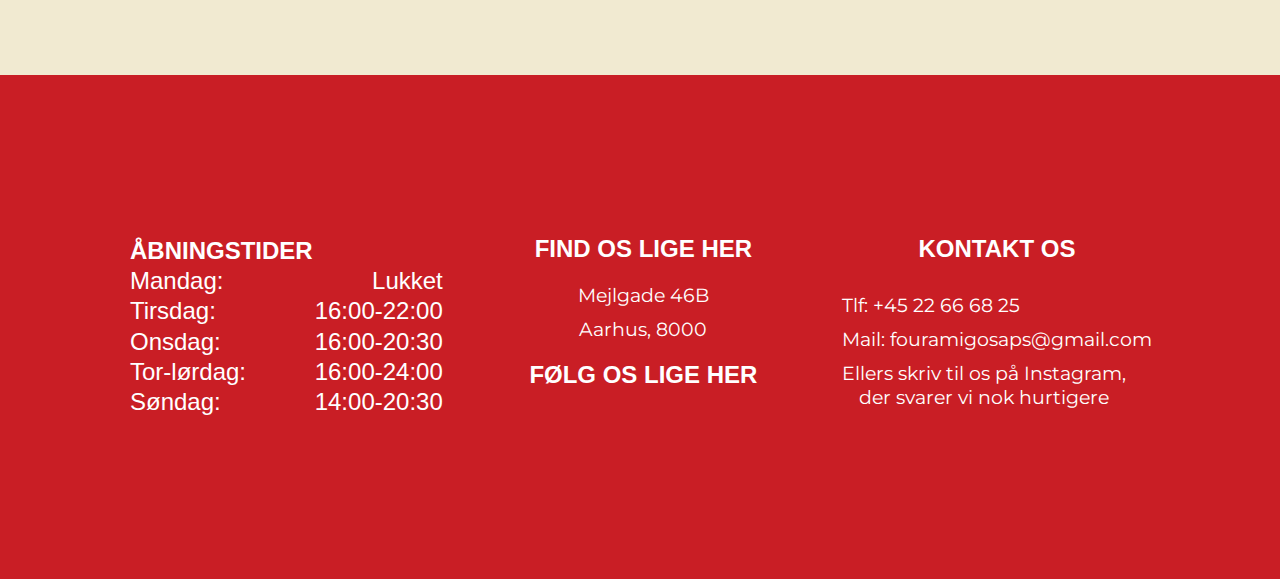
==== commit 9568d78a: "." ====
--- a/index.html
+++ b/index.html
@@ -51,7 +51,7 @@
 
 <aside>
     <img src="img/elementer/tekstlogo.webp" alt="logo-tekst" class="logo-tekst">
-    <img src="img/elementer/forside.webp" alt="forside-illustration" class="forside-illustration">
+    <img src="img/elementer/arme.webp" alt="forside-illustration" class="forside-illustration">
 
     <div class="container">
         <h1>Kom forbi og mød dine nye amigos</h1>
